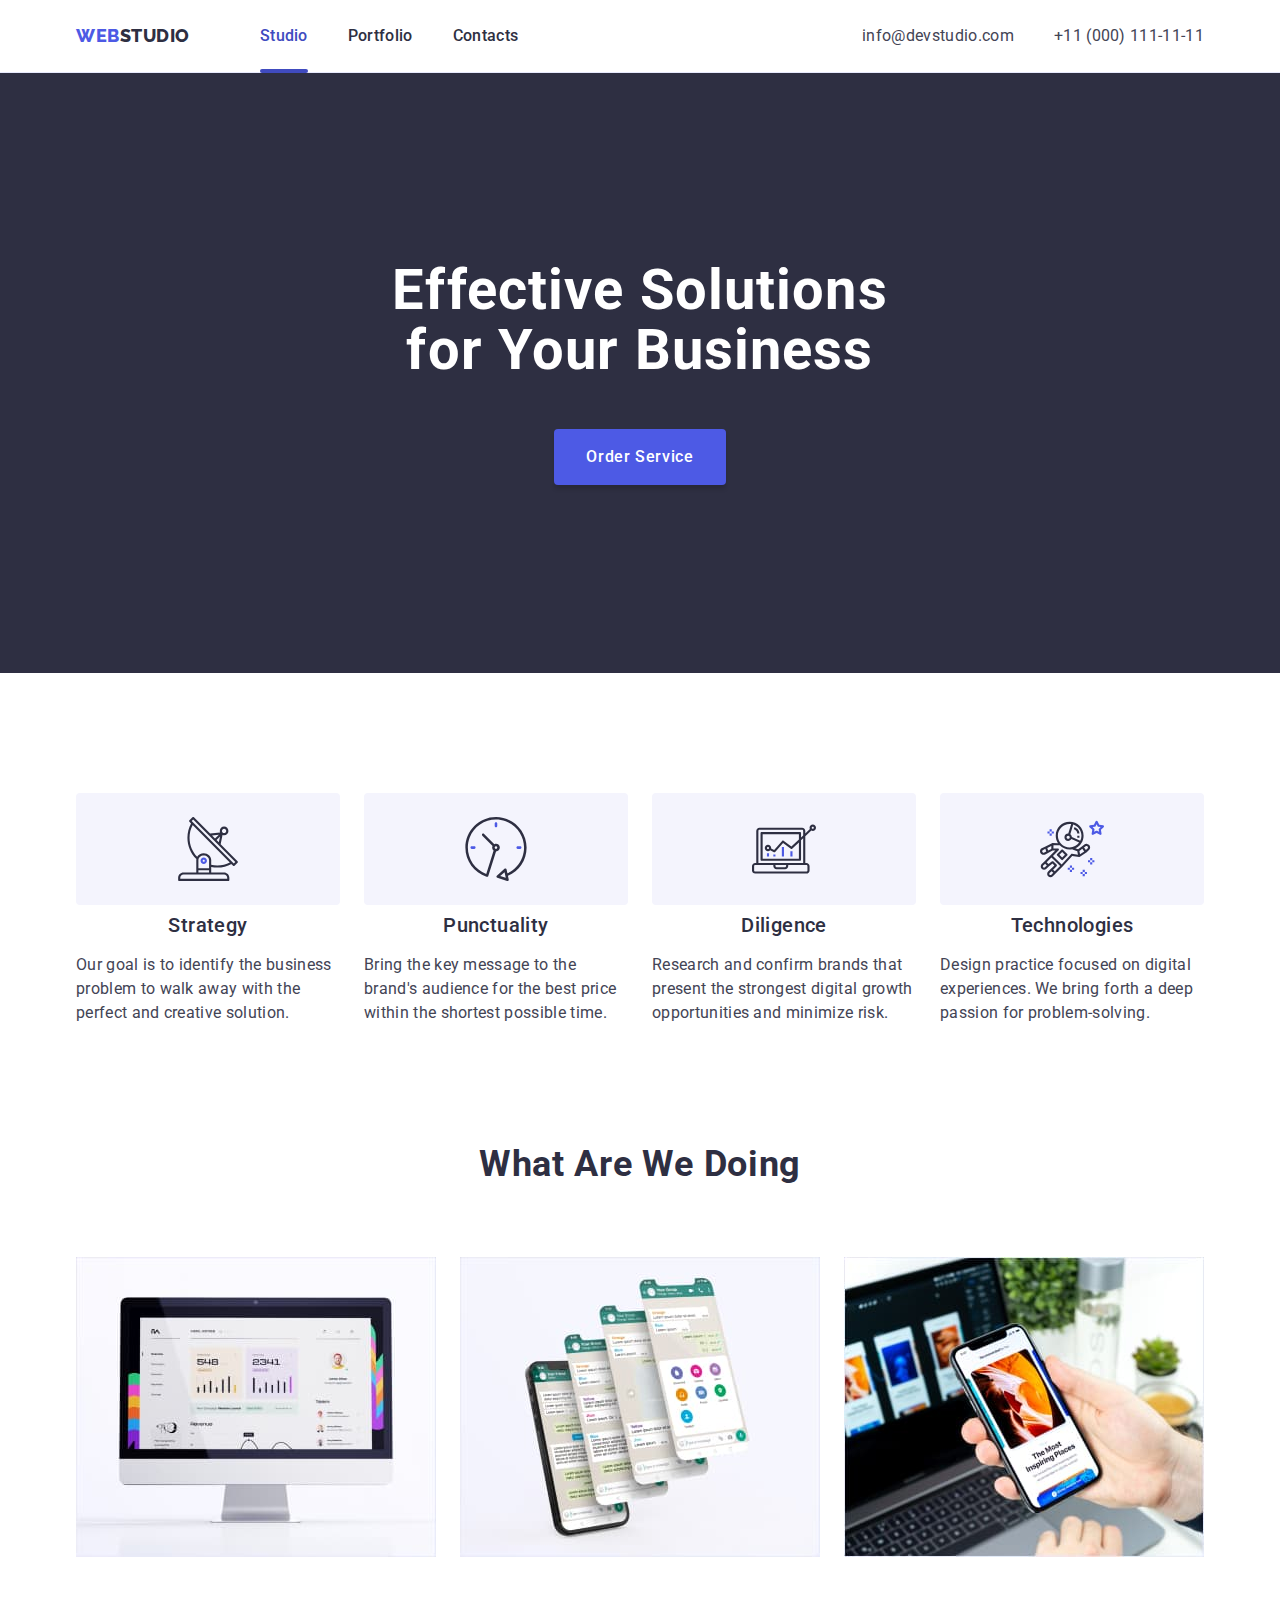
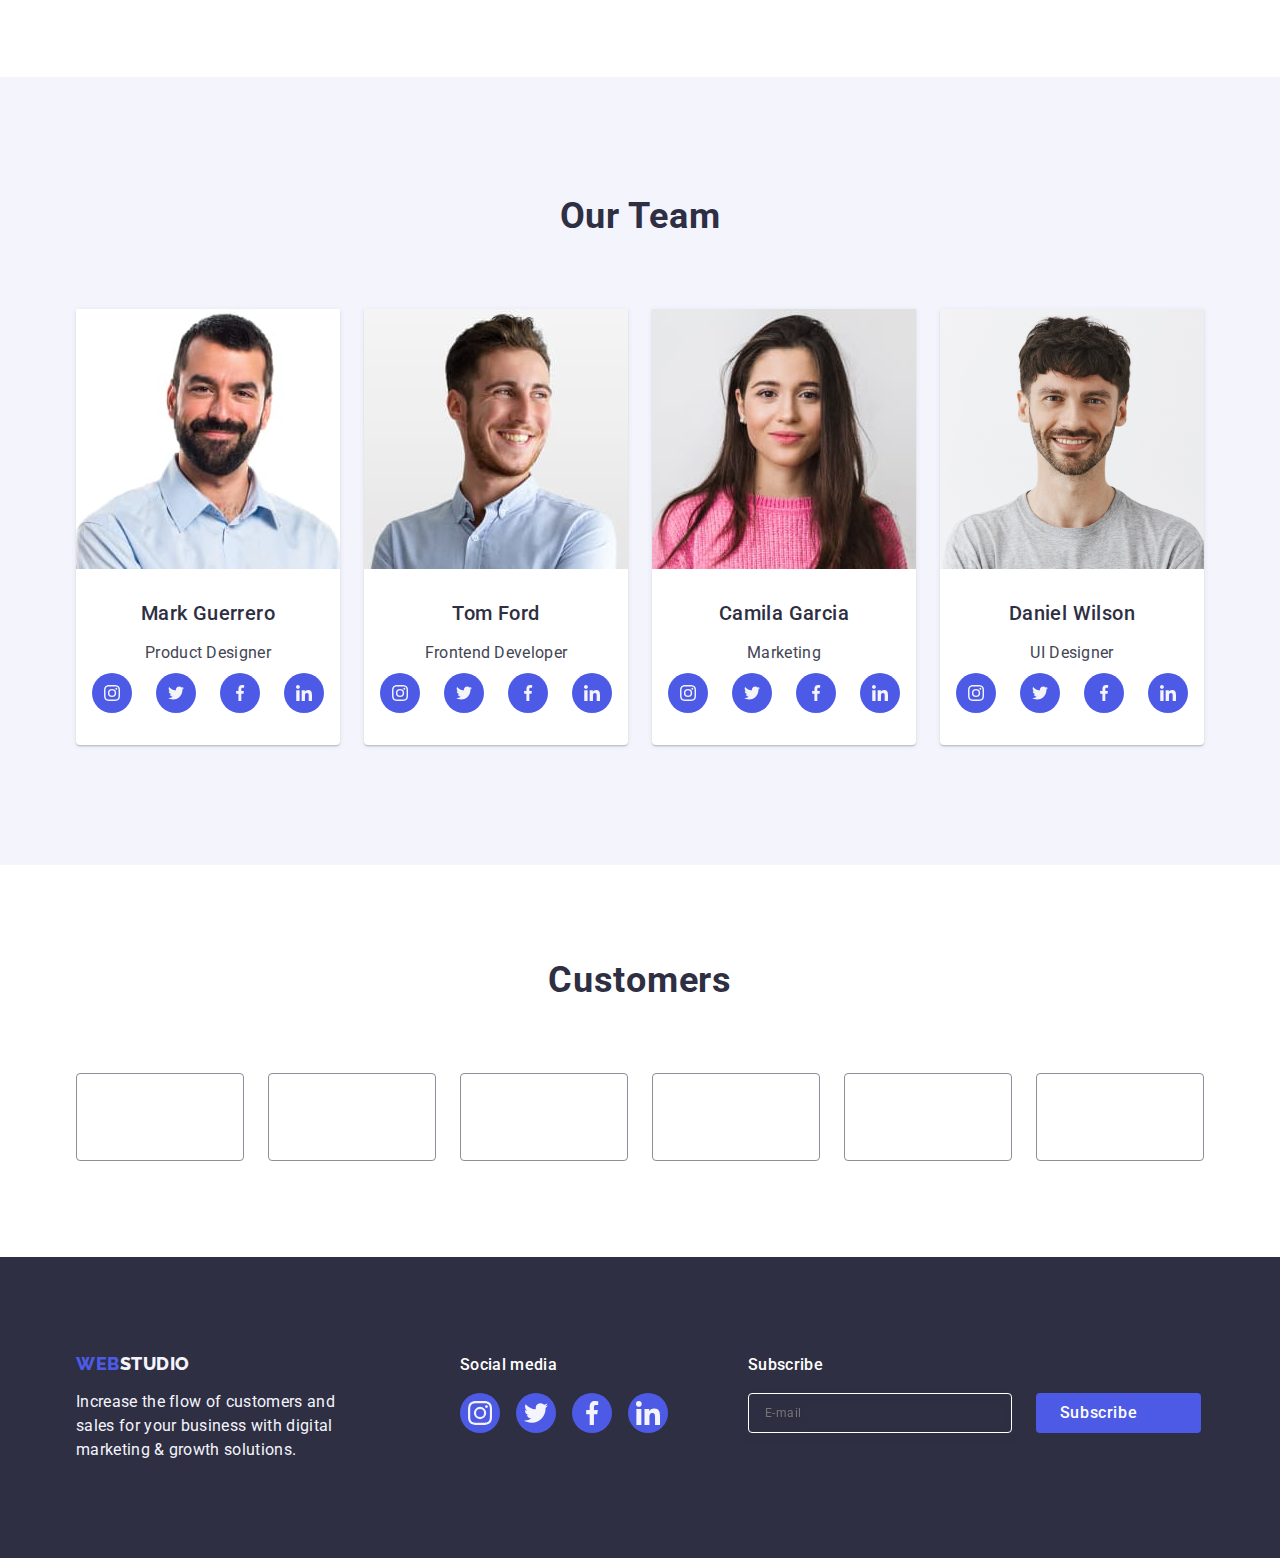
==== index.html @ cc511524 "9990" ====
<!DOCTYPE html>
<html lang="en">
  <head>
    <meta charset="UTF-8" />
    <meta http-equiv="X-UA-Compatible" content="IE=edge" />
    <meta name="viewport" content="width=device-width, initial-scale=1.0" />
    <title>Document</title>
    <link rel="preconnect" href="https://fonts.googleapis.com" />
    <link rel="preconnect" href="https://fonts.gstatic.com" crossorigin />
    <link
      href="https://fonts.googleapis.com/css2?family=Raleway:wght@800&family=Roboto:wght@400;500;700;900&display=swap"
      rel="stylesheet"
    />
    <link
      rel="stylesheet"
      href="https://cdnjs.cloudflare.com/ajax/libs/modern-normalize/1.1.0/modern-normalize.min.css"
    />
    <link rel="stylesheet" href="./css/styles.css" />
  </head>

  <body>
    <header class="header-box">
      <div class="header-container container">
        <nav class="navigation-header">
          <a class="header-logo link" href="./index.html"
            >Web<span class="logo-studio">Studio</span></a
          >
          <ul class="header-list list">
            <li>
              <a
                class="navigation-btn link navigation-btn-active"
                href="./index.html"
                >Studio</a
              >
            </li>
            <li>
              <a class="navigation-btn link" href="./portfolio.html"
                >Portfolio</a
              >
            </li>
            <li><a class="navigation-btn link" href="">Contacts</a></li>
          </ul>
        </nav>
        <button
          class="mobile-menu-open-btn js-open-menu"
          type="button"
          aria-expanded="false"
        >
          <svg class="open-menu" width="32px" height="22">
            <use href="./images/icons.svg#icon-menu-open"></use>
          </svg>
        </button>
        <address class="adress">
          <ul class="contact list">
            <li class="contact-email">
              <a class="header-contact link" href="mailto:info@devstudio.com">
                info@devstudio.com
              </a>
            </li>
            <li class="contact-tel">
              <a class="header-contact link" href="tel:+110001111111">
                +11 (000) 111-11-11
              </a>
            </li>
          </ul>
        </address>
      </div>
      <div class="mobile-menu js-menu-container">
        <button type="button" class="modal-close-btn js-close-menu">
          <svg class="modal-close-icon" width="8" height="8">
            <use href="./images/icons.svg#icon-close-black"></use>
          </svg>
        </button>
        <ul class="navigation-mobile-list list">
          <li class="navigation-mobile-list-item">
            <a class="navigation-btn-mobile link" href="./index.html">Studio</a>
          </li>
          <li class="navigation-mobile-list-item">
            <a class="navigation-btn-mobile link" href="./portfolio.html"
              >Portfolio</a
            >
          </li>
          <li class="navigation-mobile-list-item">
            <a class="navigation-btn-mobile link" href="">Contacts</a>
          </li>
        </ul>
        <div>
          <ul class="contact-mobile list">
            <li class="tel-item-mobile">
              <a class="tel-mobile link" href="tel:+110001111111">
                +11 (000) 111-11-11
              </a>
            </li>
            <li class="email-item-mobile">
              <a class="email-mobile link" href="mailto:info@devstudio.com">
                info@devstudio.com
              </a>
            </li>
          </ul>
          <ul class="social-mobile list">
            <li class="social-mobile-item">
              <a href="" class="social-mobile-link">
                <svg class="social-mobile-icon" width="24" height="24">
                  <use href="./images/icons.svg#icon-instagram"></use>
                </svg>
              </a>
            </li>
            <li class="social-mobile-item">
              <a href="" class="social-mobile-link">
                <svg class="social-mobile-icon" width="24" height="24">
                  <use href="./images/icons.svg#icon-twitter"></use>
                </svg>
              </a>
            </li>
            <li class="social-mobile-item">
              <a href="" class="social-mobile-link">
                <svg class="social-mobile-icon" width="24" height="24">
                  <use href="./images/icons.svg#icon-facebook"></use>
                </svg>
              </a>
            </li>
            <li class="social-mobile-item">
              <a href="" class="social-mobile-link">
                <svg class="social-mobile-icon" width="24" height="24">
                  <use href="./images/icons.svg#icon-linkedin"></use>
                </svg>
              </a>
            </li>
          </ul>
        </div>
      </div>
    </header>

    <main>
      <section class="hero-main-index">
        <div class="container">
          <h1 class="hero-h">Effective Solutions for Your Business</h1>
          <button class="hero-btn" type="button" data-modal-open>
            Order Service
          </button>
        </div>
      </section>

      <section class="section-second">
        <div class="container">
          <h2 class="visibility-hidden">non text</h2>
          <ul class="top-items list">
            <li class="section-second-text">
              <div class="second-section-ikons">
                <svg class="" width="64" height="64">
                  <use href="./images/symbol-defs.svg#icon-img-top-text1"></use>
                </svg>
              </div>
              <h3 class="first-heading">Strategy</h3>
              <p class="hero-p">
                Our goal is to identify the business problem to walk away with
                the perfect and creative solution.
              </p>
            </li>
            <li class="section-second-text">
              <div class="second-section-ikons">
                <svg class="" width="64" height="64">
                  <use href="./images/symbol-defs.svg#icon-img-top-text2"></use>
                </svg>
              </div>
              <h3 class="first-heading">Punctuality</h3>
              <p class="hero-p">
                Bring the key message to the brand's audience for the best price
                within the shortest possible time.
              </p>
            </li>
            <li class="section-second-text">
              <div class="second-section-ikons">
                <svg class="" width="64" height="64">
                  <use href="./images/symbol-defs.svg#icon-img-top-text3"></use>
                </svg>
              </div>
              <h3 class="first-heading">Diligence</h3>
              <p class="hero-p">
                Research and confirm brands that present the strongest digital
                growth opportunities and minimize risk.
              </p>
            </li>
            <li class="section-second-text">
              <div class="second-section-ikons">
                <svg class="" width="64" height="64">
                  <use href="./images/symbol-defs.svg#icon-img-top-text4"></use>
                </svg>
              </div>
              <h3 class="first-heading">Technologies</h3>
              <p class="hero-p">
                Design practice focused on digital experiences. We bring forth a
                deep passion for problem-solving.
              </p>
            </li>
          </ul>
        </div>
      </section>

      <section class="sectiom-third">
        <div class="container">
          <h2 class="hero-heading-third">What are we doing</h2>
          <ul class="section-img list">
            <li class="section-photo">
              <img
                srcset="./images/monitor@2.jpg 2x"
                class="section-second-photo"
                src="./images/monitor.jpg"
                alt="pc"
                width="360"
                height="300"
              />
            </li>
            <li class="section-photo">
              <img
                srcset="./images/tel@2.jpg 2x"
                class="section-second-photo"
                src="./images/tel.jpg"
                alt="phone"
                width="360"
                height="300"
              />
            </li>
            <li class="section-photo">
              <img
                srcset="./images/laptoptel@2.jpg 2x"
                class="section-second-photo"
                src="./images/laptoptel.jpg"
                alt="laptoptel"
                width="360"
                height="300"
              />
            </li>
          </ul>
        </div>
      </section>

      <section class="hero-photo">
        <div class="container">
          <h2 class="hero-heading-fourth">Our Team</h2>
          <ul class="last-section list">
            <li class="hero-finish-text">
              <img
                srcset="./images/team-Card-1@2.jpg 2x"
                class="hero-team-photo"
                src="./images/mark-guerrero.jpg"
                alt="mark guerrero"
                width="264"
                height="260"
              />
              <div class="photo-bottom-txt">
                <h3 class="first-heading">Mark Guerrero</h3>
                <p class="team-low-p">Product Designer</p>

                <ul class="team-soc-list list">
                  <li class="team-soc-item">
                    <a href="" class="team-soc-link">
                      <svg class="team-soc-icon" width="16" height="16">
                        <use href="./images/icons.svg#icon-instagram"></use>
                      </svg>
                    </a>
                  </li>
                  <li class="team-soc-item">
                    <a href="" class="team-soc-link">
                      <svg class="team-soc-icon" width="16" height="16">
                        <use href="./images/icons.svg#icon-twitter"></use>
                      </svg>
                    </a>
                  </li>
                  <li class="team-soc-item">
                    <a href="" class="team-soc-link">
                      <svg class="team-soc-icon" width="16" height="16">
                        <use href="./images/icons.svg#icon-facebook"></use>
                      </svg>
                    </a>
                  </li>
                  <li class="team-soc-item">
                    <a href="" class="team-soc-link">
                      <svg class="team-soc-icon" width="16" height="16">
                        <use href="./images/icons.svg#icon-linkedin"></use>
                      </svg>
                    </a>
                  </li>
                </ul>
              </div>
            </li>
            <li class="hero-finish-text">
              <img
                srcset="./images/tom-ford@2.jpg 2x"
                class="hero-team-photo"
                src="./images/tom-ford.jpg"
                alt="ton ford"
                width="264"
                height="260"
              />
              <div class="photo-bottom-txt">
                <h3 class="first-heading">Tom Ford</h3>
                <p class="team-low-p">Frontend Developer</p>
                <ul class="team-soc-list list">
                  <li class="team-soc-item">
                    <a href="" class="team-soc-link">
                      <svg class="team-soc-icon" width="16" height="16">
                        <use href="./images/icons.svg#icon-instagram"></use>
                      </svg>
                    </a>
                  </li>
                  <li class="team-soc-item">
                    <a href="" class="team-soc-link">
                      <svg class="team-soc-icon" width="16" height="16">
                        <use href="./images/icons.svg#icon-twitter"></use>
                      </svg>
                    </a>
                  </li>
                  <li class="team-soc-item">
                    <a href="" class="team-soc-link">
                      <svg class="team-soc-icon" width="16" height="16">
                        <use href="./images/icons.svg#icon-facebook"></use>
                      </svg>
                    </a>
                  </li>
                  <li class="team-soc-item">
                    <a href="" class="team-soc-link">
                      <svg class="team-soc-icon" width="16" height="16">
                        <use href="./images/icons.svg#icon-linkedin"></use>
                      </svg>
                    </a>
                  </li>
                </ul>
              </div>
            </li>
            <li class="hero-finish-text">
              <img
                srcset="./images/camila-garcia@2.jpg 2x"
                class="hero-team-photo"
                src="./images/camila-garcia.jpg"
                alt="camila garcia"
                width="264"
                height="260"
              />
              <div class="photo-bottom-txt">
                <h3 class="first-heading">Camila Garcia</h3>
                <p class="team-low-p">Marketing</p>
                <ul class="team-soc-list list">
                  <li class="team-soc-item">
                    <a href="" class="team-soc-link">
                      <svg class="team-soc-icon" width="16" height="16">
                        <use href="./images/icons.svg#icon-instagram"></use>
                      </svg>
                    </a>
                  </li>
                  <li class="team-soc-item">
                    <a href="" class="team-soc-link">
                      <svg class="team-soc-icon" width="16" height="16">
                        <use href="./images/icons.svg#icon-twitter"></use>
                      </svg>
                    </a>
                  </li>
                  <li class="team-soc-item">
                    <a href="" class="team-soc-link">
                      <svg class="team-soc-icon" width="16" height="16">
                        <use href="./images/icons.svg#icon-facebook"></use>
                      </svg>
                    </a>
                  </li>
                  <li class="team-soc-item">
                    <a href="" class="team-soc-link">
                      <svg class="team-soc-icon" width="16" height="16">
                        <use href="./images/icons.svg#icon-linkedin"></use>
                      </svg>
                    </a>
                  </li>
                </ul>
              </div>
            </li>
            <li class="hero-finish-text">
              <img
                srcset="./images/daniel-wilson@2.jpg 2x"
                class="hero-team-photo"
                src="./images/daniel-wilson.jpg"
                alt="daniel wilson"
                width="264"
                height="260"
              />
              <div class="photo-bottom-txt">
                <h3 class="first-heading">Daniel Wilson</h3>
                <p class="team-low-p">UI Designer</p>
                <ul class="team-soc-list list">
                  <li class="team-soc-item">
                    <a href="" class="team-soc-link">
                      <svg class="team-soc-icon" width="16" height="16">
                        <use href="./images/icons.svg#icon-instagram"></use>
                      </svg>
                    </a>
                  </li>
                  <li class="team-soc-item">
                    <a href="" class="team-soc-link">
                      <svg class="team-soc-icon" width="16" height="16">
                        <use href="./images/icons.svg#icon-twitter"></use>
                      </svg>
                    </a>
                  </li>
                  <li class="team-soc-item">
                    <a href="" class="team-soc-link">
                      <svg class="team-soc-icon" width="16" height="16">
                        <use href="./images/icons.svg#icon-facebook"></use>
                      </svg>
                    </a>
                  </li>
                  <li class="team-soc-item">
                    <a href="" class="team-soc-link">
                      <svg class="team-soc-icon" width="16" height="16">
                        <use href="./images/icons.svg#icon-linkedin"></use>
                      </svg>
                    </a>
                  </li>
                </ul>
              </div>
            </li>
          </ul>
        </div>
      </section>

      <section class="customers">
        <div class="container">
          <h2 class="hero-heading-fourth">Customers</h2>
          <ul class="customers-list list">
            <li class="customers-item">
              <a class="customers-link" href="">
                <svg class="customers-svg" width="104" height="56">
                  <use href="./images/icons.svg#icon-logo-1"></use>
                </svg>
              </a>
            </li>
            <li class="customers-item">
              <a class="customers-link" href="">
                <svg class="customers-svg" width="104" height="56">
                  <use href="./images/icons.svg#icon-logo-2"></use>
                </svg>
              </a>
            </li>
            <li class="customers-item">
              <a class="customers-link" href="">
                <svg class="customers-svg" width="104" height="56">
                  <use href="./images/icons.svg#icon-logo-3"></use>
                </svg>
              </a>
            </li>
            <li class="customers-item">
              <a class="customers-link" href="">
                <svg class="customers-svg" width="104" height="56">
                  <use href="./images/icons.svg#icon-logo-4"></use>
                </svg>
              </a>
            </li>
            <li class="customers-item">
              <a class="customers-link" href="">
                <svg class="customers-svg" width="104" height="56">
                  <use href="./images/icons.svg#icon-logo-5"></use>
                </svg>
              </a>
            </li>
            <li class="customers-item">
              <a class="customers-link" href="">
                <svg class="customers-svg" width="104" height="56">
                  <use href="./images/icons.svg#icon-logo-6"></use>
                </svg>
              </a>
            </li>
          </ul>
        </div>
      </section>
    </main>

    <footer class="foot">
      <div class="footer-container container">
        <div class="foot-txt">
          <a href="./index.html" class="footer-link link"
            >Web<span class="logo-studio-foot">Studio</span></a
          >
          <p class="footer-bottom-txt">
            Increase the flow of customers and sales for your business with
            digital marketing & growth solutions.
          </p>
        </div>
        <div class="soc-link">
          <p class="footer-p">Social media</p>
          <ul class="foot-soc-list list">
            <li class="team-soc-item">
              <a href="" class="team-soc-link-foot">
                <svg class="foot-soc-icon" width="24" height="24">
                  <use href="./images/icons.svg#icon-instagram"></use>
                </svg>
              </a>
            </li>
            <li class="team-soc-item">
              <a href="" class="team-soc-link-foot">
                <svg class="foot-soc-icon" width="24" height="24">
                  <use href="./images/icons.svg#icon-twitter"></use>
                </svg>
              </a>
            </li>
            <li class="team-soc-item">
              <a href="" class="team-soc-link-foot">
                <svg class="foot-soc-icon" width="24" height="24">
                  <use href="./images/icons.svg#icon-facebook"></use>
                </svg>
              </a>
            </li>
            <li class="team-soc-item">
              <a href="" class="team-soc-link-foot">
                <svg class="foot-soc-icon" width="24" height="24">
                  <use href="./images/icons.svg#icon-linkedin"></use>
                </svg>
              </a>
            </li>
          </ul>
        </div>

        <div class="subscribe-container">
          <p class="subscribe-p">Subscribe</p>
          <form class="subscribe-form">
            <label class="subscribe-label">
              <input
                class="subscribe-input"
                type="email"
                name="email"
                id="email"
                placeholder="E-mail"
              />
            </label>
            <button type="submit" class="subscribe-btn">
              Subscribe
              <svg class="subscribe-icon" width="24" height="24">
                <use href="./images/icons.svg#icon-plane"></use>
              </svg>
            </button>
          </form>
        </div>
      </div>
    </footer>

    <div class="backdrop is-hidden" data-modal>
      <div class="modal">
        <button type="button" class="modal-close-btn" data-modal-close>
          <svg class="modal-close-icon" width="8" height="8">
            <use href="./images/icons.svg#icon-close-black"></use>
          </svg>
        </button>
        <p class="modal-title">Leave your contacts and we will call you back</p>
        <form>
          <div class="modal-field">
            <label class="input-text" for="user-name"> Name </label>
            <div class="input-wrap">
              <input
                class="modal-input"
                name="user-name"
                id="user-name"
                type="text"
              />
              <svg class="modal-icon" width="18" height="24">
                <use href="./images/icons.svg#icon-name"></use>
              </svg>
            </div>
          </div>

          <div class="modal-field">
            <label class="input-text" for="user-tel"> Phone </label>
            <div class="input-wrap">
              <input
                class="modal-input"
                name="user-tel"
                id="user-tel"
                type="tel"
              />
              <svg class="modal-icon" width="18" height="24">
                <use href="./images/icons.svg#icon-phone"></use>
              </svg>
            </div>
          </div>

          <div class="modal-field">
            <label class="input-text" for="user-email"> Email </label>
            <div class="input-wrap">
              <input
                class="modal-input"
                type="email"
                name="user-email"
                id="user-email"
              />
              <svg class="modal-icon" width="18" height="24">
                <use href="./images/icons.svg#icon-email"></use>
              </svg>
            </div>
          </div>

          <div class="modal-field-textarea">
            <label class="input-text" for="user-comment"> Comment </label>
            <textarea
              class="modal-textarea"
              id="user-comment"
              name="user-comment"
              placeholder="Text input"
            ></textarea>
          </div>
          <div class="modal-checkbox">
            <input
              class="visually-hidden"
              type="checkbox"
              value="true"
              name="user-privacy"
              id="user-privacy"
              required
            />
            <label class="check-text" for="user-privacy">
              <span class="check-label">
                <svg class="check-icon" width="10" height="8">
                  <use
                    class="checkbox-icon"
                    href="./images/icons.svg#icon-vector"
                  ></use>
                </svg>
              </span>
              I accept the terms and conditions of the

              <a class="modal-privacy" href="">Privacy Policy</a>
            </label>
          </div>
          <button class="modal-btn" type="submit">Send</button>
        </form>
      </div>
    </div>

    <script src="./js/mobile-menu.js"></script>
    <script src="./js/modal.js"></script>
  </body>
</html>
---- css/styles.css ----
p,
h1,
h2,
h3,
h4,
h5,
h6 {
  margin: 0;
}

ul, ol {
  margin-top: 0;
  margin-bottom: 0;
  padding-left: 0;
}

img {
  display: block;
}
button {
  cursor: pointer;
  border: none;
  border-radius: 4px;
}

.link {
  text-decoration: none;
}

.list {
  list-style: none;
}

:root {
  --main-color: #434455;
  --second-footer-color: #f4f4fd;
  --second-link-color: #404bbf;
  --body-background-color: #ffffff;
  --logo-color: #4d5ae5;
  --background-main: #2e2f42;
  --color-text: #2e2f42;
  --customers-color: #8e8f99;
  --bg-gradient: linear-gradient(rgba(46, 47, 66, 0.7), rgba(46, 47, 66, 0.7));
  --main-font: 'Roboto', sans-serif;
  --second-font: 'Raleway', sans-serif;
}

.container {
  width: 100%;
  padding: 0 16px;
  margin-right: auto;
  margin-left: auto;
}

body {
  font-family: var(--main-font);
  color: var(--main-color);
  background-color: var(--body-background-color);
}



@media screen and (min-width: 428px) {
  .container {
    width: 428px;
  }
}

@media screen and (min-width: 768px) {
  .container {
    width: 768px;
  }
}

@media screen and (min-width: 1158px) {
  .container {
    width: 1158px;
    padding-left: 15px;
    padding-right: 15px;
  }
}

/* ---HEADER--- */

.header-box {
  border-bottom: 1px solid #e7e9fc;
  box-shadow: 0px 2px 1px rgba(46, 47, 66, 0.08),
    0px 1px 1px rgba(46, 47, 66, 0.16), 0px 1px 6px rgba(46, 47, 66, 0.08);
}

.header-container {
  display: flex;
  justify-content: space-between;
  align-items: center;
}

.header-logo {
  font-family: var(--second-font);
  color: var(--logo-color);
  font-weight: 800;
  font-size: 18px;
  line-height: 1.17;
  letter-spacing: 0.03em;
  text-transform: uppercase;
}

.logo-studio {
  color: var(--background-main);
}

.modal-close-btn {
  position: absolute;
  display: flex;
  align-items: center;
  justify-content: center;
  width: 24px;
  height: 24px;
  border: 1px solid rgba(0, 0, 0, 0.1);
  background-color: #e7e9fc;
  border-radius: 50%;
  padding: 0;
  top: 24px;
  right: 24px;
  cursor: pointer;
  transition: background-color 250ms cubic-bezier(0.4, 0, 0.2, 1),
    border 250ms cubic-bezier(0.4, 0, 0.2, 1);
}

@media screen and (max-width: 768px) {
  .header-box {
    padding: 24px 0;
  }

  .navigation,
  .adress {
    display: none;
  }

  .mobile-menu {
    position: fixed;
    width: 100%;
    height: 100%;
    left: 0;
    top: 0;
    padding-left: 40px;
    background-color: var(--body-background-color);
    opacity: 0;
    visibility: hidden;
    pointer-events: none;
    display: flex;
    flex-direction: column;
    justify-content: space-between;
  }

  .mobile-menu.is-open {
    opacity: 1;
    visibility: visible;
    pointer-events: auto;
  }

  .mobile-menu-open-btn {
    border: none;
    background-color: transparent;
    padding: 0;
    line-height: 0;
    width: 32px;
    height: 22px;
    cursor: pointer;
  }

  .navigation-mobile-list {
    margin-top: 80px;
  }

  .navigation-btn-mobile {
    font-weight: 700;
    font-size: 36px;
    line-height: 1.11;
    letter-spacing: 0.02em;
    text-transform: capitalize;
    color: var(--background-main);
  }

  .navigation-btn-mobile:hover,
  .navigation-btn-mobile:focus {
    color: var(--second-link-color);
  }

  .navigation-mobile-list-item:nth-child(-n + 2) {
    margin-bottom: 40px;
  }

  .tel-item-mobile {
    margin-bottom: 40px;
  }

  .tel-mobile {
    font-weight: 700;
    font-size: 36px;
    line-height: 1.11;
    letter-spacing: 0.02em;
    text-transform: capitalize;
    color: var(--logo-color);
  }

  .email-item-mobile {
    padding-bottom: 48px;
  }

  .email-mobile {
    font-weight: 500;
    font-size: 20px;
    line-height: 1.2;
    letter-spacing: 0.02em;
    color: var(--main-color);
  }

  .social-mobile {
    display: flex;
    gap: 54px;
    margin-bottom: 40px;
  }

  .social-mobile-item {
    width: 40px;
    height: 40px;
  }

  .social-mobile-link {
    background-color: var(--logo-color);
    border-radius: 50%;
    justify-content: center;
    align-items: center;
    display: flex;
    width: 100%;
    height: 100%;
    transition: background-color 250ms cubic-bezier(0.4, 0, 0.2, 1);
  }

  .social-mobile-icon {
    fill: var(--second-footer-color);
  }
}

@media screen and (min-width: 768px) {
  .header-box {
    padding: 16px 0;
  }

  .navigation-header {
    display: flex;
    align-items: center;
    gap: 70px;
  }

  .header-list {
    display: flex;
    gap: 40px;
  }

  .navigation-btn {
    font-weight: 500;
    font-size: 16px;
    line-height: 1.5;
    letter-spacing: 0.02em;
    color: var(--background-main);
    padding: 24px 0;
    position: relative;
    transition: color 250ms cubic-bezier(0.4, 0, 0.2, 1);
  }

  .navigation-btn:hover,
  .navigation-btn:focus {
    color: var(--second-link-color);
  }

  .navigation-btn-active {
    color: var(--second-link-color);
  }

  .navigation-btn-active::after {
    display: block;
    content: '';
    width: 100%;
    height: 4px;
    background-color: var(--second-link-color);
    border-radius: 2px;
    position: absolute;
    left: 0;
    bottom: 0;
    color: var(--second-link-color);
    bottom: -4px;
  }

  .mobile-menu-open-btn,
  .mobile-menu {
    display: none;
  }

  .header-contact {
    font-style: normal;
    font-size: 12px;
    line-height: 1.17;
    letter-spacing: 0.04em;
    color: var(--main-font);
    transition: color 250ms cubic-bezier(0.4, 0, 0.2, 1);
  }

  .email-tel:hover,
  .email-tel:focus {
    color: var(--second-link-color);
  }
}

@media screen and (min-width: 1158px) {
  .contact {
    display: flex;
    gap: 40px;
  }

  .header-contact {
    font-size: 16px;
    line-height: 24px;
    letter-spacing: 0.02em;
  }

  .header-box {
    padding: 24px 0;
  }
}

/* ---MAIN--- */

.hero-main-index {
  background-color: var(--background-main);
  background-repeat: no-repeat;
  background-position: center;
  background-size: cover;
  margin-right: auto;
  margin-left: auto;
}

.hero-h {
  font-weight: 700;
  letter-spacing: 0.02em;
  color: var(--body-background-color);
  text-align: center;
  margin-right: auto;
  margin-left: auto;
}

.hero-btn {
  display: block;
  font-weight: 500;
  font-size: 16px;
  line-height: 1.5;
  letter-spacing: 0.04em;
  color: var(--body-background-color);
  background-color: var(--logo-color);
  font-family: var(--main-font);
  cursor: pointer;
  padding: 16px 32px;
  border-radius: 4px;
  box-shadow: 0px 4px 4px rgba(0, 0, 0, 0.15);
  border: none;
  height: 56px;
  min-width: 169px;
  margin-right: auto;
  margin-left: auto;
  transition: background-color 250ms cubic-bezier(0.4, 0, 0.2, 1);
}

.hero-btn:hover,
.hero-btn:focus {
  background-color: var(--second-link-color);
}

@media screen and (max-width: 768px) {
  .hero-main-index {
    background-image: linear-gradient(
        rgba(46, 47, 66, 0.7),
        rgba(46, 47, 66, 0.7)
      ),
      url(../images/people-office-mobile.jpg);
    padding: 112px 0;
  }

  .hero-h {
    font-size: 36px;
    line-height: 1.11;
    text-transform: capitalize;
    max-width: 320px;
    margin-bottom: 72px;
  }
}

@media screen and (min-device-pixel-ratio: 2) and (max-width: 768px),
  screen and (min-resolution: 192dpi) and (max-width: 768px),
  screen and (min-resolution: 2dppx) and (max-width: 768px) {
  .hero-main-index {
    background-image: linear-gradient(
        rgba(46, 47, 66, 0.7),
        rgba(46, 47, 66, 0.7)
      ),
      url(../images/people-office-mobile@2x.jpg);
  }
}

@media screen and (min-width: 768px) {
  .hero-main-index {
    background-image: linear-gradient(
        rgba(46, 47, 66, 0.7),
        rgba(46, 47, 66, 0.7)
      ),
      url(../images/people-office-tablet.jpg);
    padding: 112px 0;
  }

  .hero-h {
    font-size: 56px;
    line-height: 1.07;
    max-width: 496px;
    margin-bottom: 36px;
  }
}

@media screen and (min-device-pixel-ratio: 2) and (min-width: 768px),
  screen and (min-resolution: 192dpi) and (min-width: 768px),
  screen and (min-resolution: 2dppx) and (min-width: 768px) {
  .hero-main-index {
    background-image: linear-gradient(
        rgba(46, 47, 66, 0.7),
        rgba(46, 47, 66, 0.7)
      ),
      url(../images/people-office-tablet@2x.jpg);
  }
}

@media screen and (min-width: 1158px) {
  .hero-main-index {
    background-image: linear-gradient(
        rgba(46, 47, 66, 0.7),
        rgba(46, 47, 66, 0.7)
      ),
      url(../images/people-office-pc.jpg);
    max-width: 1440px;
    padding: 188px 0;
  }

  .hero-h {
    margin-bottom: 48px;
  }
}

@media screen and (min-device-pixel-ratio: 2) and (min-width: 1158px),
  screen and (min-resolution: 192dpi) and (min-width: 1158px),
  screen and (min-resolution: 2dppx) and (min-width: 1158px) {
  .hero-main-index {
    background-image: linear-gradient(
        rgba(46, 47, 66, 0.7),
        rgba(46, 47, 66, 0.7)
      ),
      url(../images/people-office-pc@2x.jpg);
  }
}

.visibility-hidden {
  position: absolute;
  width: 1px;
  height: 1px;
  margin: -1px;
  border: 0;
  padding: 0;

  white-space: nowrap;
  clip-path: inset(100);
  clip: rect(0 0 0 0);
  overflow: hidden;
}

@media screen and (max-width: 768px) {
  .section-second {
    padding: 96px 0;
  }

  .first-heading {
    font-weight: 700;
    font-size: 36px;
    line-height: 1.11;
    text-align: center;
    letter-spacing: 0.02em;
    text-transform: capitalize;
    color: var(--background-main);
    padding-bottom: 8px;
  }

  .section-second:nth-child(-n + 3) {
    margin-bottom: 72px;
  }

  .second-section-ikons {
    display: none;
  }

  .hero-p {
    font-weight: 500;
    font-size: 16px;
    line-height: 1.5;
    letter-spacing: 0.02em;
    color: var(--main-color);
  }
}

@media screen and (min-width: 768px) {
  .section-second {
    padding: 96px 0;
  }

  .top-items {
    display: flex;
    flex-wrap: wrap;
    gap: 24px;
    row-gap: 72px;
  }

  .section-second-text {
    width: calc((100% - 24px) / 2);
  }

  .second-section-ikons {
    display: none;
  }

  .first-heading {
    font-weight: 700;
    font-size: 36px;
    line-height: 1.11;
    letter-spacing: 0.02em;
    text-transform: capitalize;
    color: var(--background-main);
    padding-bottom: 8px;
  }

  .hero-p {
    font-weight: 500;
    font-size: 16px;
    line-height: 1.5;
    letter-spacing: 0.02em;
    color: var(--main-color);
  }
}

@media screen and (min-width: 1158px) {
  .section-second {
    padding: 120px 0;
  }

  .top-items {
    flex-wrap: nowrap;
  }

  .second-section-ikons {
    background-color: var(--second-footer-color);
    display: flex;
    justify-content: center;
    align-items: center;
    height: 112px;
    border-radius: 4px;
    margin-bottom: 8px;
  }

  .first-heading {
    font-weight: 500;
    font-size: 20px;
    line-height: 1.2;
    text-align: left;
  }

  .hero-p {
    font-weight: 400;
    font-size: 16px;
    line-height: 1.5;
    letter-spacing: 0.02em;
    color: var(--main-color);
  }
}

@media screen and (max-width: 1158px) {
  .sectiom-third {
    display: none;
  }
}

@media screen and (min-width: 1158px) {
  .sectiom-third {
    padding-bottom: 120px;
  }

  .hero-heading-third {
    font-weight: 700;
    font-size: 36px;
    line-height: 1.11;
    text-align: center;
    letter-spacing: 0.02em;
    color: var(--background-main);
    text-transform: capitalize;
    margin-left: auto;
    margin-right: auto;
    margin-bottom: 72px;
  }

  .section-img {
    display: flex;
    gap: 24px;
  }

  .section-photo {
    width: calc((100% - 48px) / 3);
  }

  .section-second-photo {
    background-color: var(--body-background-color);
  }
}

.hero-photo {
  background-color: var(--second-footer-color);
}

.hero-heading-fourth {
  font-weight: 700;
  font-size: 36px;
  line-height: 1.11;
  text-align: center;
  letter-spacing: 0.02em;
  text-transform: capitalize;
  color: var(--background-main);
  margin-bottom: 72px;
}

.last-section {
  display: flex;
  align-items: center;
}

.hero-finish-text {
  background-color: var(--body-background-color);
  border-radius: 0px 0px 4px 4px;
  box-shadow: 0px 1px 6px rgba(46, 47, 66, 0.08),
    0px 1px 1px rgba(46, 47, 66, 0.16), 0px 2px 1px rgba(46, 47, 66, 0.08);
}

.hero-team-photo {
  margin-bottom: 32px;
}

.first-heading {
  margin-bottom: 8px;
  font-weight: 500;
  font-size: 20px;
  line-height: 1.2;
  text-align: center;
  letter-spacing: 0.02em;
  color: var(--background-main);
}

.team-low-p {
  margin-bottom: 8px;
  font-weight: 400;
  font-size: 16px;
  line-height: 1.5;
  text-align: center;
  letter-spacing: 0.02em;
  color: var(--main-color);
}

.team-soc-list {
  display: flex;
  gap: 24px;
  justify-content: center;
  margin-bottom: 32px;
}

.team-soc-item {
  width: 40px;
  height: 40px;
}

.team-soc-link {
  background-color: var(--logo-color);
  border-radius: 50%;
  justify-content: center;
  align-items: center;
  display: flex;
  width: 100%;
  height: 100%;
  transition: background-color 250ms cubic-bezier(0.4, 0, 0.2, 1);
}

.team-soc-link:hover,
.team-soc-link:focus {
  background-color: var(--second-link-color);
}

.team-soc-icon {
  fill: var(--second-footer-color);
}

@media screen and (max-width: 768px) {
  .hero-photo {
    padding: 96px 0;
  }

  .last-section {
    flex-direction: column;
  }

  .hero-finish-text:nth-child(-n + 3) {
    margin-bottom: 72px;
  }
}

@media screen and (min-width: 768px) {
  .hero-photo {
    padding: 96px 0;
  }

  .last-section {
    justify-content: center;
    flex-wrap: wrap;
    margin-right: auto;
    margin-left: auto;
    gap: 64px 24px;
  }
}

@media screen and (min-width: 1158px) {
  .hero-photo {
    padding: 120px 0;
  }

  .hero-finish-text {
    width: calc((100% - 72px) / 4);
  }
}

/* ---CUSTOMERS---*/

.customers {
  padding: 96px 0;
}

.hero-heading-fourth {
  font-weight: 700;
  font-size: 36px;
  line-height: 1.11;
  text-align: center;
  letter-spacing: 0.02em;
  text-transform: capitalize;
  margin-bottom: 72px;
}

.customers-list {
  display: flex;
  justify-content: center;
  align-items: center;
  flex-wrap: wrap;
  margin-right: auto;
  margin-left: auto;
}

.customers-item {
  height: 88px;
}

.customers-link {
  height: 100%;
  width: 100%;
  border-radius: 4px;
  display: flex;
  justify-content: center;
  align-items: center;
  color: var(--customers-color);
  border: 1px solid var(--customers-color);
  transition: border-color 250ms cubic-bezier(0.4, 0, 0.2, 1),
    color 250ms cubic-bezier(0.4, 0, 0.2, 1);
}

.customers-link:focus,
.customers-link:hover {
  color: var(--second-link-color);
  border-color: var(--second-link-color);
}

.customers-link  {
  fill: currentColor;
}


@media screen and (max-width: 768px) {
  .customers-list {
    gap: 72px 16px;
  }

  .customers-item {
    width: calc((100% - 16px) / 2);
  }
}

@media screen and (min-width: 768px) {
  .customers-list {
    gap: 24px;
    margin: 0 108px;
  }

  .customers-item {
    width: calc((100% - 48px) / 3);
  }
}

@media screen and (min-width: 1158px) {
  .customers-item {
    width: calc((100% - 120px) / 6);
  }

  .customers-list {
    margin: 0;
  }
}

/* ---FOOTER--- */

.foot {
  padding: 96px 0;
  background-color: var(--background-main);
}

.footer-link {
  font-family: var(--second-font);
  margin-bottom: 16px;
  display: flex;
  color: var(--logo-color);
  font-weight: 800;
  font-size: 18px;
  line-height: 1.17;
  letter-spacing: 0.03em;
  text-transform: uppercase;
}

.logo-studio-foot {
  color: var(--second-footer-color);
}

.footer-bottom-txt {
  font-weight: 400;
  font-size: 16px;
  line-height: 1.5;
  letter-spacing: 0.02em;
  color: var(--second-footer-color);
}

.footer-p {
  font-weight: 500;
  font-size: 16px;
  line-height: 1.5;
  letter-spacing: 0.02em;
  color: var(--body-background-color);
  margin-bottom: 16px;
}

.foot-soc-list {
  justify-content: center;
  gap: 16px;
  display: flex;
}

.team-soc-item {
  width: 40px;
  height: 40px;
}

.team-soc-link-foot {
  background-color: var(--logo-color);
  border-radius: 50%;
  justify-content: center;
  align-items: center;
  display: flex;
  width: 100%;
  height: 100%;
  transition: background-color 250ms cubic-bezier(0.4, 0, 0.2, 1);
}

.team-soc-link-foot:focus,
.team-soc-link-foot:hover {
  background-color: #31d0aa;
}

.foot-soc-icon {
  fill: var(--second-footer-color);
}

.subscribe-p {
  font-weight: 500;
  font-size: 16px;
  line-height: 1.5;
  letter-spacing: 0.02em;
  color: var(--body-background-color);
  margin-bottom: 16px;
}

.subscribe-input {
  font-weight: 400;
  font-size: 12px;
  line-height: 2;
  letter-spacing: 0.04em;
  color: var(--body-background-color);
  border: 1px solid #ffffff;
  filter: drop-shadow(0px 4px 4px rgba(0, 0, 0, 0.15));
  border-radius: 4px;
  background-color: transparent;
  height: 40px;
  padding-left: 16px;
  outline: transparent;
}

.subscribe-btn {
  margin-left: auto;
  margin-right: auto;
  cursor: pointer;
  font-family: var(--main-font);
  font-weight: 500;
  font-size: 16px;
  line-height: 1.5;
  display: flex;
  align-items: center;
  letter-spacing: 0.04em;
  color: var(--body-background-color);
  background-color: var(--logo-color);
  border-radius: 4px;
  min-width: 165px;
  height: 40px;
  justify-content: center;
  border: none;
  transition: background-color 250ms cubic-bezier(0.4, 0, 0.2, 1);
}

.subscribe-btn:hover,
.subscribe-btn:focus {
  background-color: var(--second-link-color);
}

.subscribe-icon {
  margin-left: 16px;
}

@media screen and (max-width: 768px) {
  .footer-link {
    justify-content: center;
  }

  .footer-bottom-txt {
    max-width: 268px;
    margin-right: auto;
    margin-left: auto;
    margin-bottom: 72px;
  }

  .soc-link {
    margin-bottom: 72px;
  }

  .subscribe-p {
    text-align: center;
  }

  .subscribe-input {
    width: 100%;
    margin-bottom: 16px;
  }

  .footer-p {
    text-align: center;
  }
}

@media screen and (min-width: 768px) {
  .footer-container {
    display: flex;
    flex-wrap: wrap;
    margin-right: auto;
    margin-bottom: auto;
  }

  .footer-bottom-txt {
    max-width: 264px;
  }

  .footer-p {
    margin-bottom: 16px;
  }

  .subscribe-container {
    margin-left: 108px;
  }

  .subscribe-form {
    display: flex;
  }

  .foot-txt {
    margin-bottom: 72px;
    margin-right: 24px;
    margin-left: 108px;
  }

  .subscribe-input {
    width: 264px;
  }

  .subscribe-label {
    width: 264px;
    margin-right: 24px;
  }
}

@media screen and (min-width: 1158px) {
  .soc-link {
    margin-right: 80px;
  }

  .foot-txt {
    margin-right: 120px;
    margin-bottom: 0;
    margin-left: 0;
  }

  .subscribe-container {
    margin-left: 0;
  }
}

/* ---MODAL--- */

.modal-title {
  font-family: var(--main-font);
  font-weight: 500;
  font-size: 16px;
  line-height: 1.5;
  text-align: center;
  letter-spacing: 0.02em;
  color: var(--background-main);
  margin-bottom: 16px;
}

.input-text,
.modal-checkbox {
  display: block;
}

.modal-input {
  width: 100%;
  border: 1px solid rgba(46, 47, 66, 0.2);
  border-radius: 4px;
  height: 40px;
  padding-left: 38px;
  background-color: transparent;
  outline: transparent;
  transition: border-color 250ms cubic-bezier(0.4, 0, 0.2, 1);
}

.modal-input:focus {
  border-color: var(--logo-color);
}

.modal-input:focus + .modal-icon {
  fill: var(--logo-color);
}

.modal-field {
  margin-bottom: 8px;
}

.input-text {
  font-family: var(--main-font);
  font-style: normal;
  font-weight: 400;
  font-size: 12px;
  line-height: 1.17;
  letter-spacing: 0.04em;
  color: #8e8f99;
  display: block;
  margin-bottom: 4px;
}

.modal-checkbox {
  margin-bottom: 24px;
}

.modal-textarea {
  width: 100%;
  height: 120px;
  border: 1px solid rgba(46, 47, 66, 0.2);
  border-radius: 4px;
  padding: 8px 16px;
  min-height: 120px;
  font-family: var(--main-font);
  font-weight: 400;
  font-size: 12px;
  line-height: 1.17;
  letter-spacing: 0.04em;
  color: rgba(46, 47, 66, 0.4);
  background-color: transparent;
  outline: transparent;
  resize: none;
  transition: border-color 250ms cubic-bezier(0.4, 0, 0.2, 1);
}

.modal-textarea:focus {
  border-color: var(--logo-color);
}

.input-wrap {
  position: relative;
}

.modal-icon {
  position: absolute;
  left: 16px;
  top: 50%;
  transform: translateY(-50%);
  transition: fill 250ms cubic-bezier(0.4, 0, 0.2, 1);
}

.modal-field-textarea {
  margin-bottom: 16px;
}

.check-text {
  font-family: var(--main-font);
  font-style: normal;
  font-weight: 400;
  font-size: 12px;
  line-height: 1.17;
  letter-spacing: 0.04em;
  color: #8e8f99;
}

.visually-hidden {
  position: absolute;
  appearance: none;
}

.check-label {
  margin-right: 8px;
  width: 16px;
  height: 16px;
  border: 1px solid #2e2f42;
  border-radius: 2px;
  display: inline-flex;
  align-items: center;
  justify-content: center;
  fill: transparent;
}

.modal-privacy {
  color: var(--logo-color);
}

.modal-btn {
  background: var(--logo-color);
  box-shadow: 0px 4px 4px rgba(0, 0, 0, 0.15);
  border-radius: 4px;
  padding: 16px 32px;
  display: block;
  margin-left: auto;
  margin-right: auto;
  min-width: 169px;
  height: 56px;
  font-family: var(--main-font);
  font-weight: 500;
  font-size: 16px;
  line-height: 1.5;
  align-items: center;
  text-align: center;
  letter-spacing: 0.04em;
  color: var(--body-background-color);
  cursor: pointer;
  border: none;
  transition: background-color 250ms cubic-bezier(0.4, 0, 0.2, 1);
}

.modal-btn:hover,
.modal-btn:focus {
  background-color: var(--second-link-color);
}

.visually-hidden:checked + .check-text > .check-label {
  background-color: var(--second-link-color);
  fill: var(--body-background-color);
  border: none;
  border-color: var(--second-link-color);
}

.modal {
  position: absolute;
  top: 50%;
  left: 50%;
  transform: translate(-50%, -50%);
  background-color: #fcfcfc;
  box-shadow: 0px 1px 1px rgba(0, 0, 0, 0.14), 0px 1px 3px rgba(0, 0, 0, 0.12),
    0px 2px 1px rgba(0, 0, 0, 0.2);
  border-radius: 4px;
  width: 392px;
  min-height: 584px;
  padding: 72px 24px 24px 24px;
  transition: transform 250ms cubic-bezier(0.4, 0, 0.2, 1);
}

.modal-close-icon {
  transition: fill 250ms cubic-bezier(0.4, 0, 0.2, 1);
}

.modal-close-btn:hover,
.modal-close-btn:focus {
  background-color: var(--second-link-color);
  color: var(--body-background-color);
  border: none;
}

.modal-close-btn:hover .modal-close-icon,
.modal-close-btn:focus .modal-close-icon {
  fill: var(--body-background-color);
}

.is-hidden {
  visibility: hidden;
  opacity: 0;
  pointer-events: none;
  transition: opacity 250ms cubic-bezier(0.4, 0, 0.2, 1),
    visibility 250ms cubic-bezier(0.4, 0, 0.2, 1);
}

.backdrop {
  position: fixed;
  top: 0;
  left: 0;
  width: 100%;
  height: 100%;
  background-color: rgba(46, 47, 66, 0.4);
}

@media screen and (max-width: 427px) {
  .modal {
    max-width: 320px;
  }
}

@media screen and (min-width: 427px) {
  .modal {
    width: 408px;
  }
}
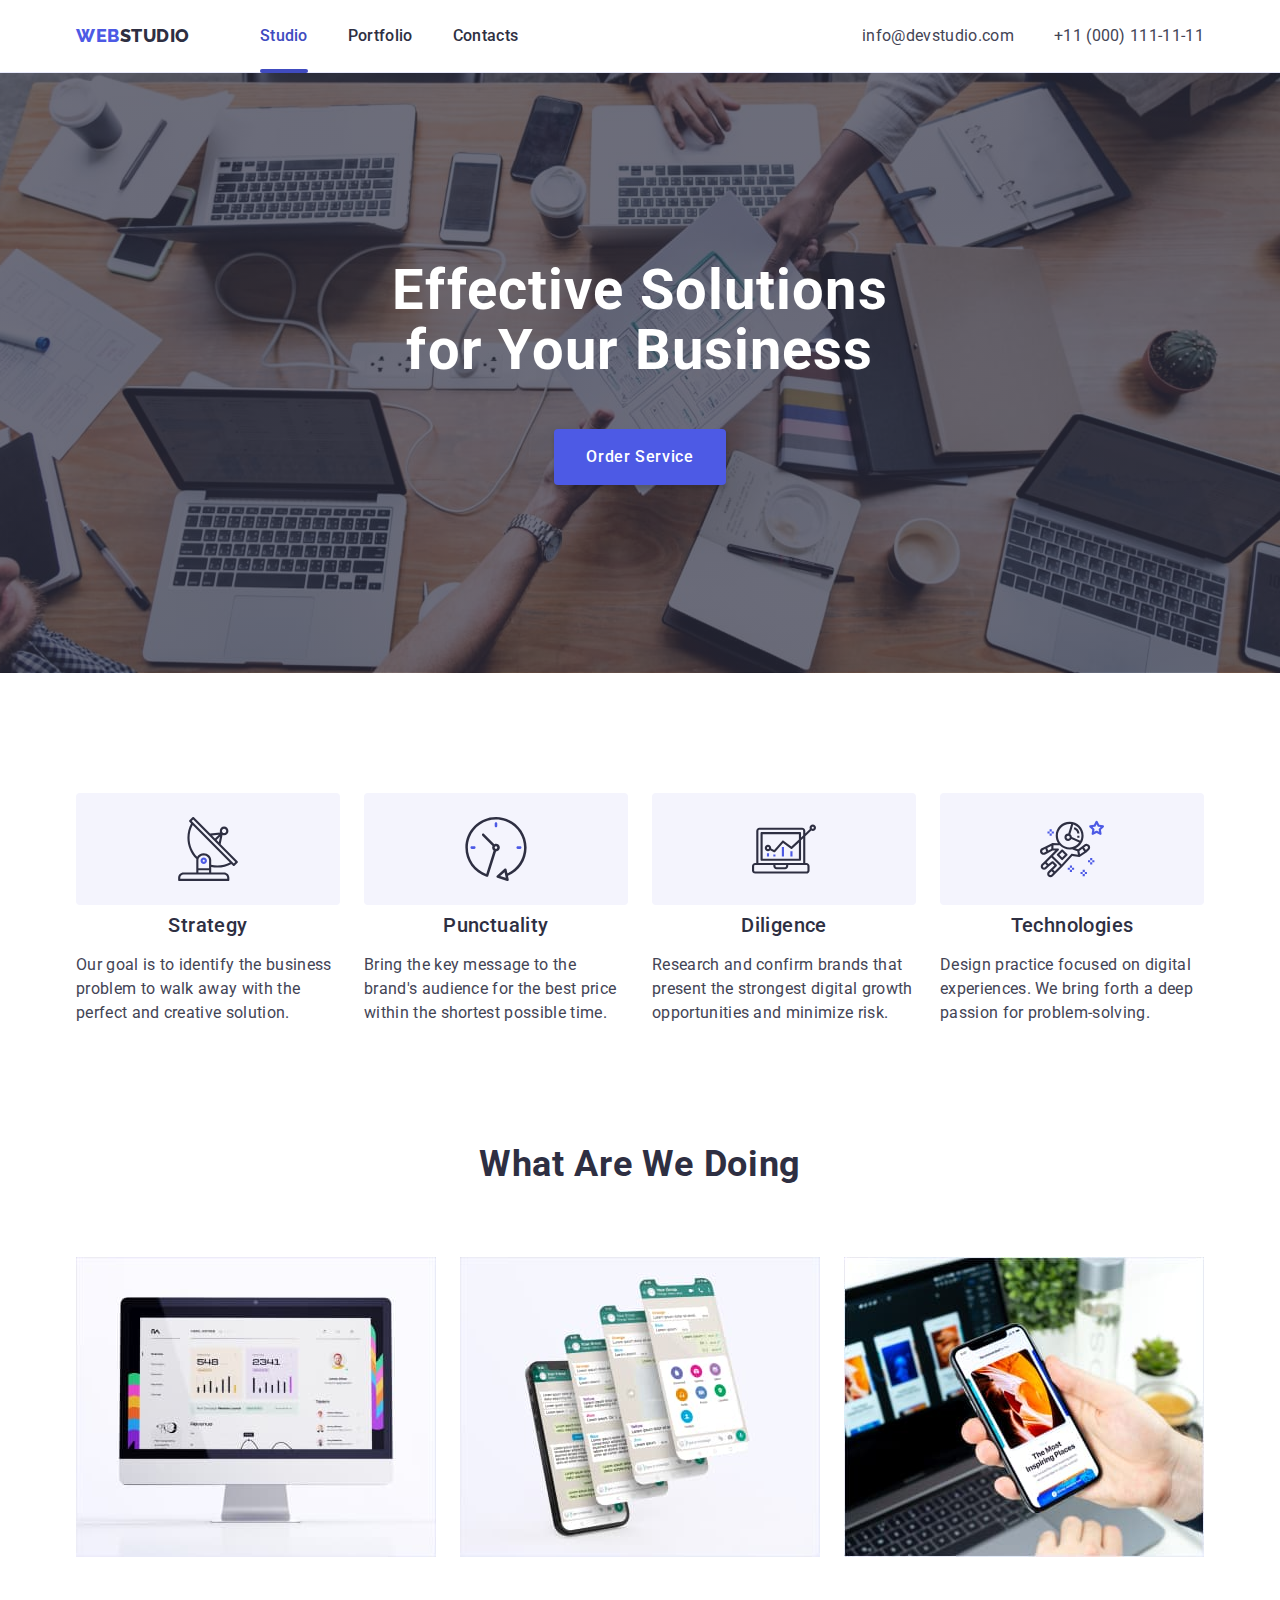
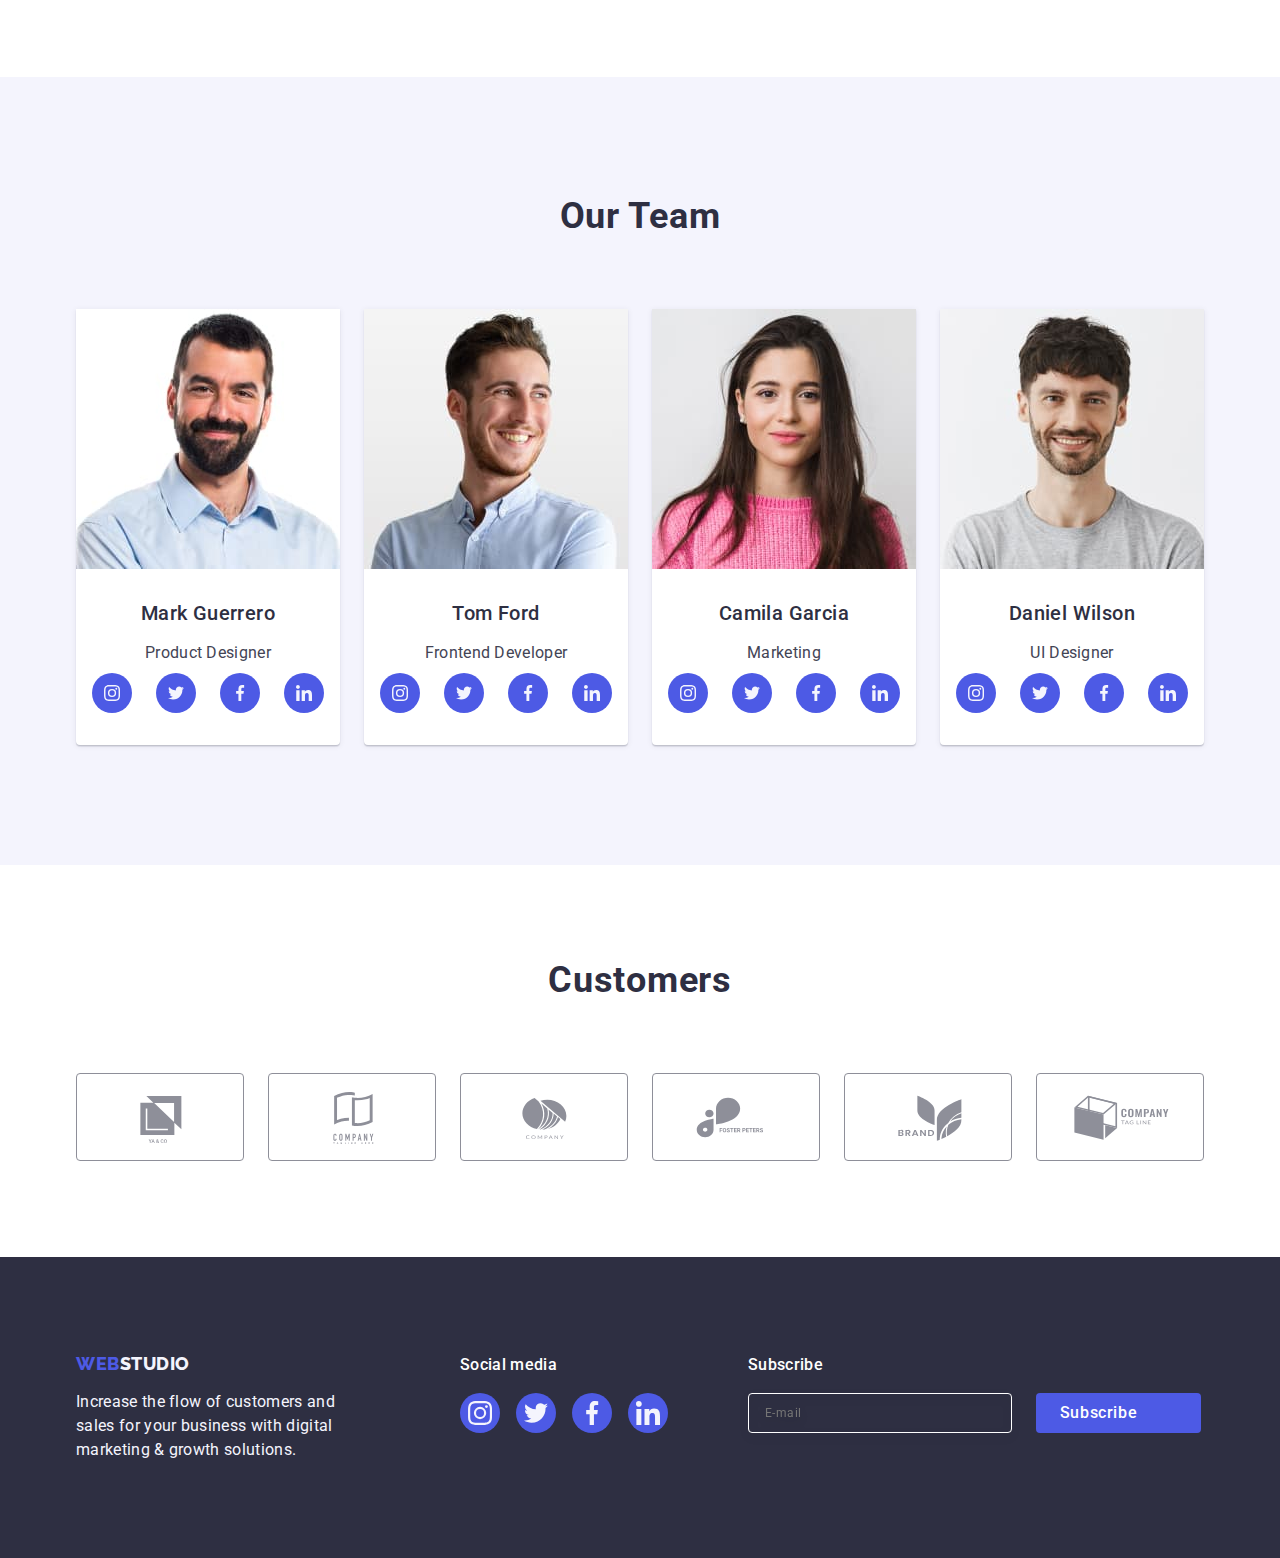
==== commit 049d1b76: "fin dz" ====
--- a/index.html
+++ b/index.html
@@ -47,7 +47,7 @@
           aria-expanded="false"
         >
           <svg class="open-menu" width="32px" height="22">
-            <use href="./images/icons.svg#icon-menu-open"></use>
+            <use href="./images/svg/icons.svg#icon-menu-open"></use>
           </svg>
         </button>
         <address class="adress">
@@ -68,7 +68,7 @@
       <div class="mobile-menu js-menu-container">
         <button type="button" class="modal-close-btn js-close-menu">
           <svg class="modal-close-icon" width="8" height="8">
-            <use href="./images/icons.svg#icon-close-black"></use>
+            <use href="./images/svg/icons.svg#icon-xmodal"></use>
           </svg>
         </button>
         <ul class="navigation-mobile-list list">
@@ -203,7 +203,7 @@
           <ul class="section-img list">
             <li class="section-photo">
               <img
-                srcset="./images/monitor@2.jpg 2x"
+                srcset="./images/monitor.jpg 2x"
                 class="section-second-photo"
                 src="./images/monitor.jpg"
                 alt="pc"
@@ -241,7 +241,7 @@
           <ul class="last-section list">
             <li class="hero-finish-text">
               <img
-                srcset="./images/team-Card-1@2.jpg 2x"
+                srcset="./images/mark-guerrero@2.jpg 2x"
                 class="hero-team-photo"
                 src="./images/mark-guerrero.jpg"
                 alt="mark guerrero"
@@ -427,42 +427,42 @@
             <li class="customers-item">
               <a class="customers-link" href="">
                 <svg class="customers-svg" width="104" height="56">
-                  <use href="./images/icons.svg#icon-logo-1"></use>
+                  <use href="./images/svg/icons.svg#icon-logo-1"></use>
                 </svg>
               </a>
             </li>
             <li class="customers-item">
               <a class="customers-link" href="">
                 <svg class="customers-svg" width="104" height="56">
-                  <use href="./images/icons.svg#icon-logo-2"></use>
+                  <use href="./images/svg/icons.svg#icon-logo-2"></use>
                 </svg>
               </a>
             </li>
             <li class="customers-item">
               <a class="customers-link" href="">
                 <svg class="customers-svg" width="104" height="56">
-                  <use href="./images/icons.svg#icon-logo-3"></use>
+                  <use href="./images/svg/icons.svg#icon-logo-3"></use>
                 </svg>
               </a>
             </li>
             <li class="customers-item">
               <a class="customers-link" href="">
                 <svg class="customers-svg" width="104" height="56">
-                  <use href="./images/icons.svg#icon-logo-4"></use>
+                  <use href="./images/svg/icons.svg#icon-logo-4"></use>
                 </svg>
               </a>
             </li>
             <li class="customers-item">
               <a class="customers-link" href="">
                 <svg class="customers-svg" width="104" height="56">
-                  <use href="./images/icons.svg#icon-logo-5"></use>
+                  <use href="./images/svg/icons.svg#icon-logo-5"></use>
                 </svg>
               </a>
             </li>
             <li class="customers-item">
               <a class="customers-link" href="">
                 <svg class="customers-svg" width="104" height="56">
-                  <use href="./images/icons.svg#icon-logo-6"></use>
+                  <use href="./images/svg/icons.svg#icon-logo-6"></use>
                 </svg>
               </a>
             </li>
@@ -543,7 +543,7 @@
       <div class="modal">
         <button type="button" class="modal-close-btn" data-modal-close>
           <svg class="modal-close-icon" width="8" height="8">
-            <use href="./images/icons.svg#icon-close-black"></use>
+            <use href="./images/svg/icons.svg#icon-xmodal"></use>
           </svg>
         </button>
         <p class="modal-title">Leave your contacts and we will call you back</p>
--- a/css/styles.css
+++ b/css/styles.css
@@ -8,7 +8,8 @@
   margin: 0;
 }
 
-ul, ol {
+ul,
+ol {
   margin-top: 0;
   margin-bottom: 0;
   padding-left: 0;
@@ -41,8 +42,8 @@
   --color-text: #2e2f42;
   --customers-color: #8e8f99;
   --bg-gradient: linear-gradient(rgba(46, 47, 66, 0.7), rgba(46, 47, 66, 0.7));
-  --main-font: 'Roboto', sans-serif;
-  --second-font: 'Raleway', sans-serif;
+  --main-font: "Roboto", sans-serif;
+  --second-font: "Raleway", sans-serif;
 }
 
 .container {
@@ -57,8 +58,6 @@
   color: var(--main-color);
   background-color: var(--body-background-color);
 }
-
-
 
 @media screen and (min-width: 428px) {
   .container {
@@ -280,7 +279,7 @@
 
   .navigation-btn-active::after {
     display: block;
-    content: '';
+    content: "";
     width: 100%;
     height: 4px;
     background-color: var(--second-link-color);
@@ -306,8 +305,8 @@
     transition: color 250ms cubic-bezier(0.4, 0, 0.2, 1);
   }
 
-  .email-tel:hover,
-  .email-tel:focus {
+  .header-contact:hover,
+  .header-contact:focus {
     color: var(--second-link-color);
   }
 }
@@ -792,10 +791,9 @@
   border-color: var(--second-link-color);
 }
 
-.customers-link  {
+.customers-link {
   fill: currentColor;
 }
-
 
 @media screen and (max-width: 768px) {
   .customers-list {
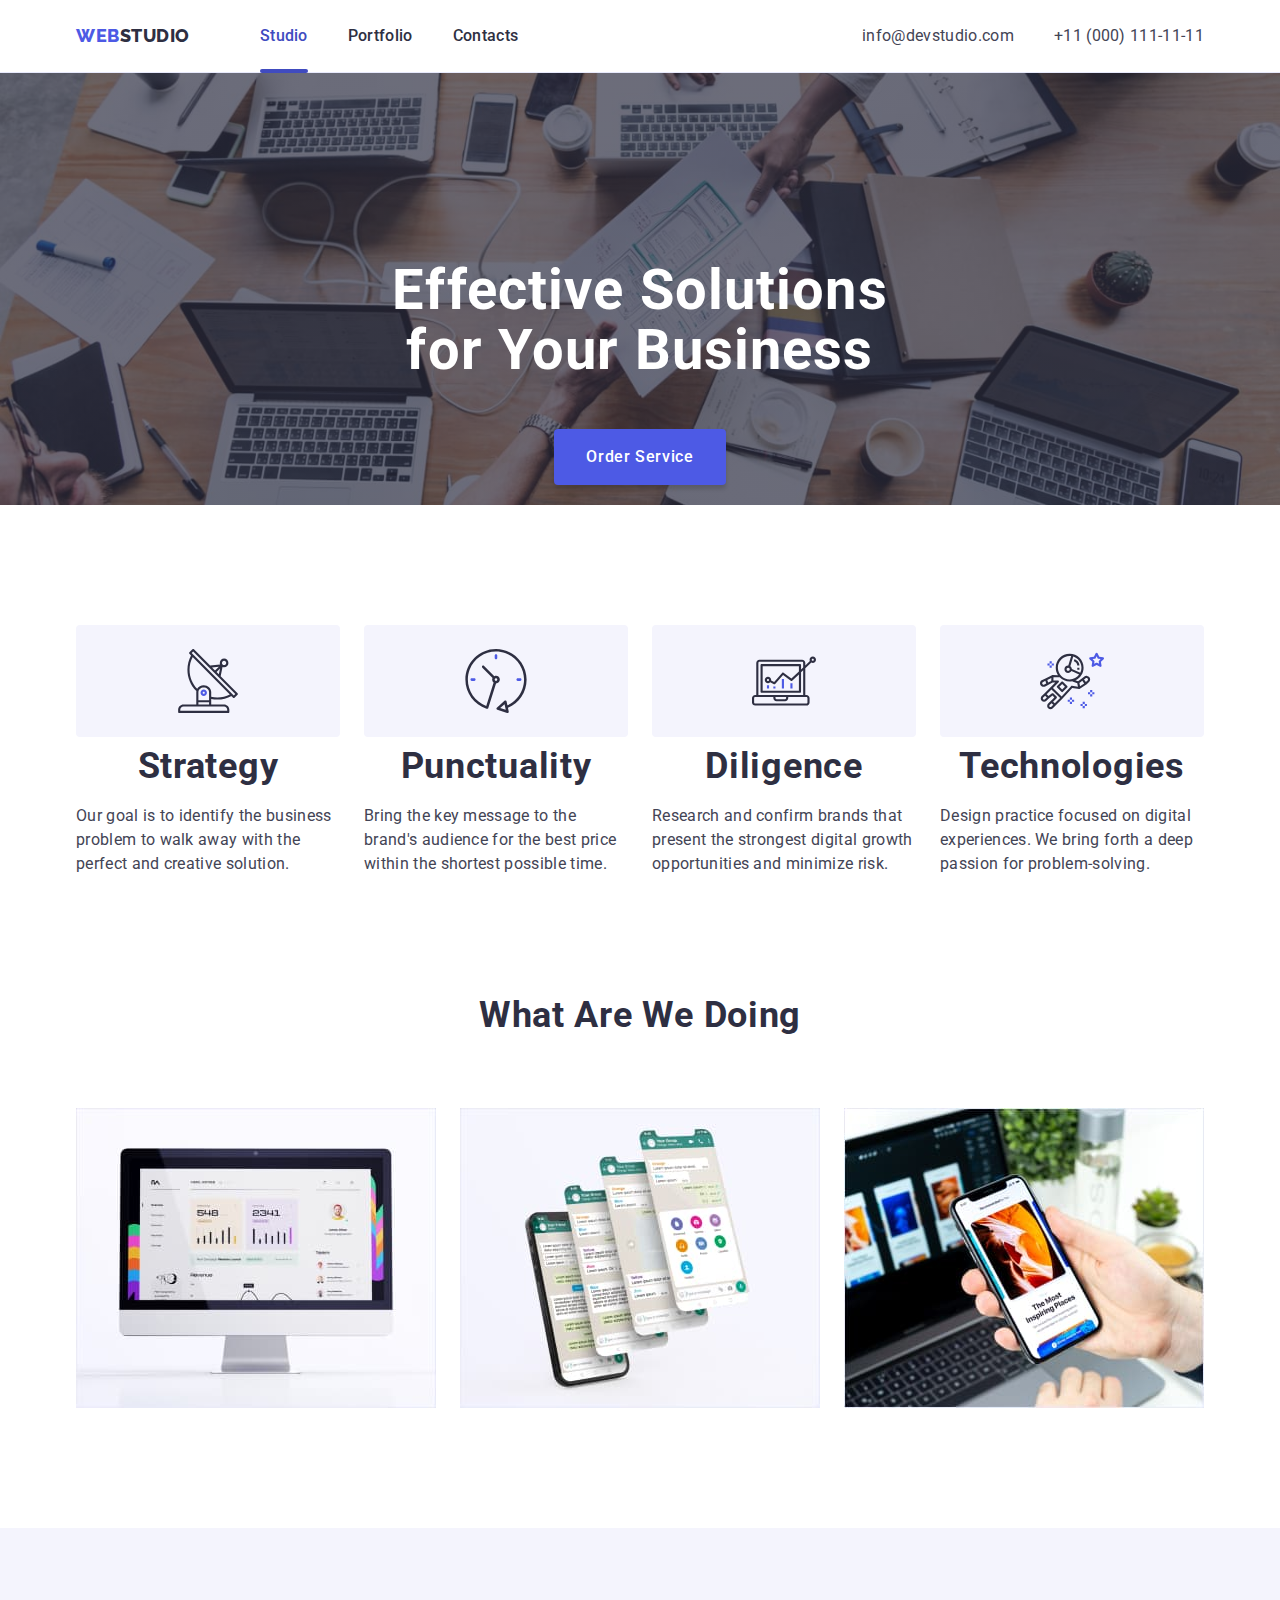
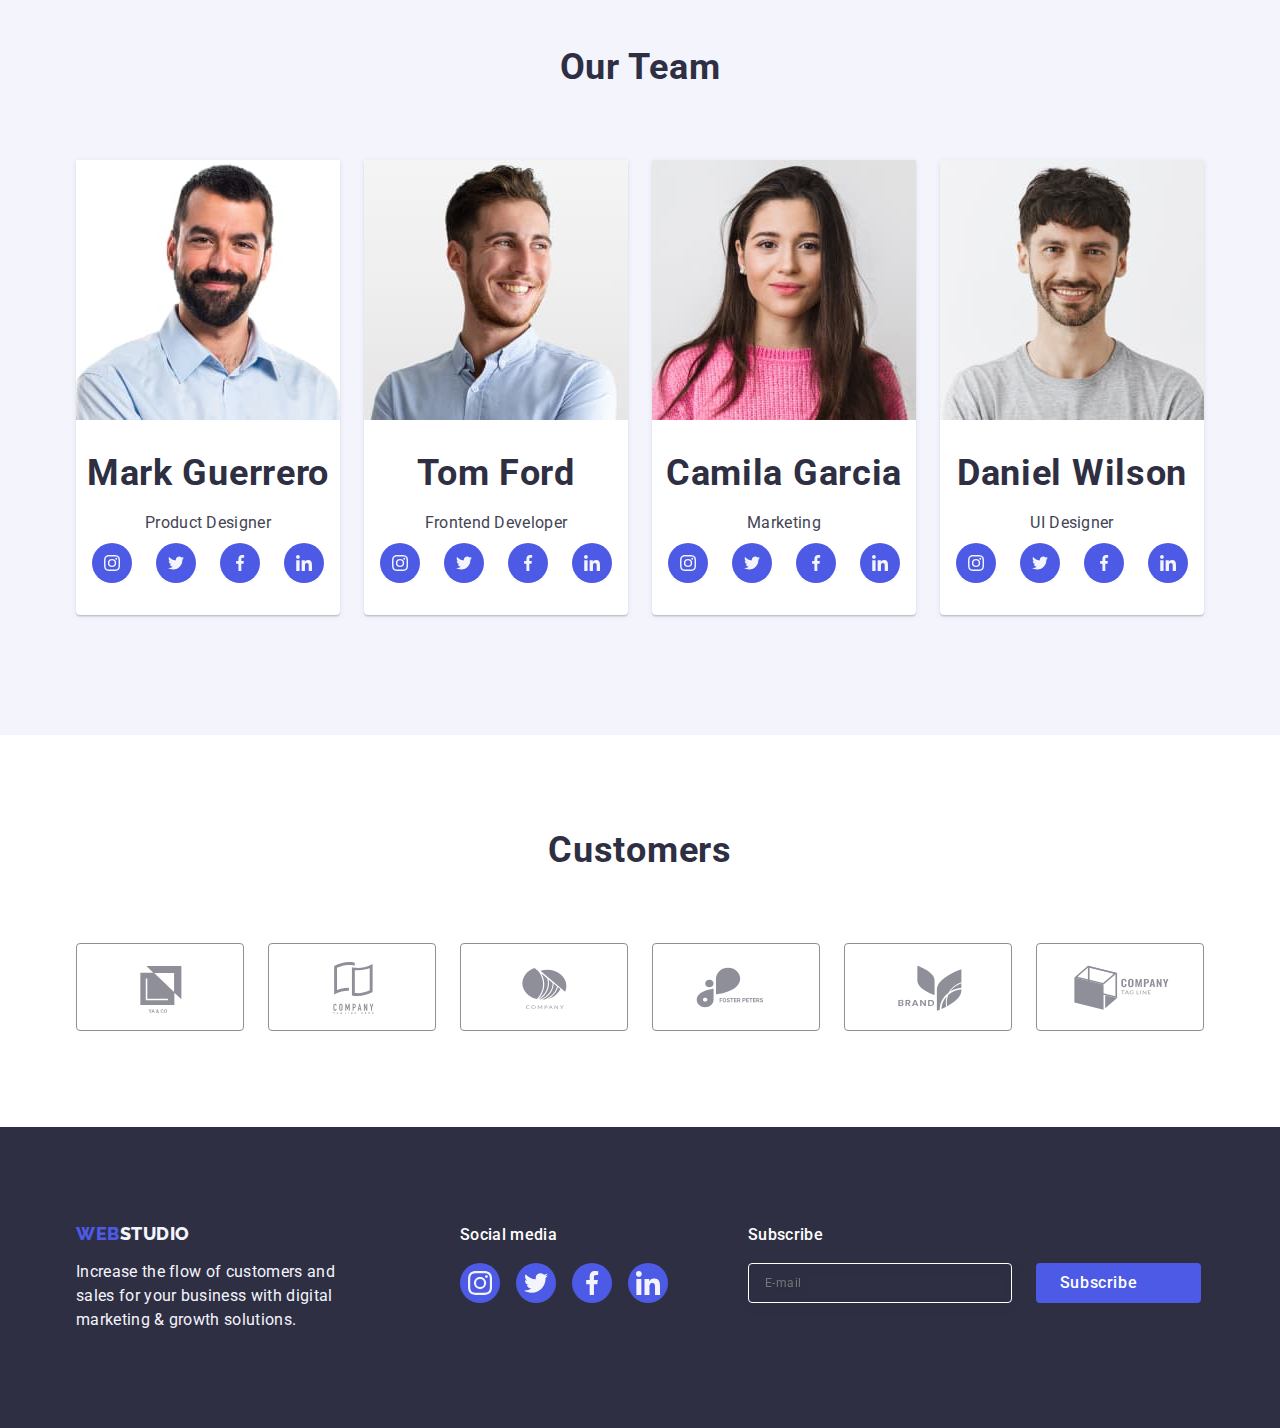
==== commit cab1fa23: "1" ====
--- a/index.html
+++ b/index.html
@@ -73,7 +73,7 @@
         </button>
         <ul class="navigation-mobile-list list">
           <li class="navigation-mobile-list-item">
-            <a class="navigation-btn-mobile link" href="./index.html">Studio</a>
+            <a class="navigation-btn-mobile color-modal link" href="./index.html">Studio</a>
           </li>
           <li class="navigation-mobile-list-item">
             <a class="navigation-btn-mobile link" href="./portfolio.html"
@@ -558,7 +558,7 @@
                 type="text"
               />
               <svg class="modal-icon" width="18" height="24">
-                <use href="./images/icons.svg#icon-name"></use>
+                <use href="./images/svg/icons.svg#icon-person-black"></use>
               </svg>
             </div>
           </div>
@@ -573,7 +573,7 @@
                 type="tel"
               />
               <svg class="modal-icon" width="18" height="24">
-                <use href="./images/icons.svg#icon-phone"></use>
+                <use href="./images/svg/icons.svg#icon-phone-black"></use>
               </svg>
             </div>
           </div>
@@ -588,7 +588,7 @@
                 id="user-email"
               />
               <svg class="modal-icon" width="18" height="24">
-                <use href="./images/icons.svg#icon-email"></use>
+                <use href="./images/svg/icons.svg#icon-email-black"></use>
               </svg>
             </div>
           </div>
--- a/css/styles.css
+++ b/css/styles.css
@@ -125,7 +125,8 @@
     border 250ms cubic-bezier(0.4, 0, 0.2, 1);
 }
 
-@media screen and (max-width: 768px) {
+
+@media screen and (min-width: 320px) and (max-width: 767px) {
   .header-box {
     padding: 24px 0;
   }
@@ -180,6 +181,10 @@
     color: var(--background-main);
   }
 
+  .color-modal {
+    color: #404bbf;
+  }
+
   .navigation-btn-mobile:hover,
   .navigation-btn-mobile:focus {
     color: var(--second-link-color);
@@ -216,7 +221,7 @@
 
   .social-mobile {
     display: flex;
-    gap: 54px;
+    gap: 35px;
     margin-bottom: 40px;
   }
 
@@ -389,6 +394,9 @@
     line-height: 1.11;
     text-transform: capitalize;
     max-width: 320px;
+    margin-bottom: 76px;
+  }
+  .section-second-text:nth-child(-n + 3)  {
     margin-bottom: 72px;
   }
 }
@@ -405,7 +413,7 @@
   }
 }
 
-@media screen and (min-width: 768px) {
+@media screen and (min-width: 767px) {
   .hero-main-index {
     background-image: linear-gradient(
         rgba(46, 47, 66, 0.7),
@@ -413,6 +421,8 @@
       ),
       url(../images/people-office-tablet.jpg);
     padding: 112px 0;
+    max-width: 428px;
+    height: 432px;
   }
 
   .hero-h {
@@ -477,7 +487,7 @@
   overflow: hidden;
 }
 
-@media screen and (max-width: 768px) {
+@media screen and (max-width: 767px) {
   .section-second {
     padding: 96px 0;
   }
@@ -493,9 +503,9 @@
     padding-bottom: 8px;
   }
 
-  .section-second:nth-child(-n + 3) {
+  /* .section-second:nth-child(-n + 3) {
     margin-bottom: 72px;
-  }
+  } */
 
   .second-section-ikons {
     display: none;
@@ -510,7 +520,7 @@
   }
 }
 
-@media screen and (min-width: 768px) {
+@media screen and (min-width: 1157px) {
   .section-second {
     padding: 96px 0;
   }
@@ -655,8 +665,8 @@
 
 .first-heading {
   margin-bottom: 8px;
-  font-weight: 500;
-  font-size: 20px;
+  font-weight: 700;
+  font-size: 36px;
   line-height: 1.2;
   text-align: center;
   letter-spacing: 0.02em;
@@ -1247,6 +1257,12 @@
   background-color: rgba(46, 47, 66, 0.4);
 }
 
+@media screen and (min-width: 320px) and (max-width: 767px) {
+  .header-list {
+    display: none;
+  }
+}
+
 @media screen and (max-width: 427px) {
   .modal {
     max-width: 320px;
@@ -1258,3 +1274,4 @@
     width: 408px;
   }
 }
+ /* ---portfolio--- */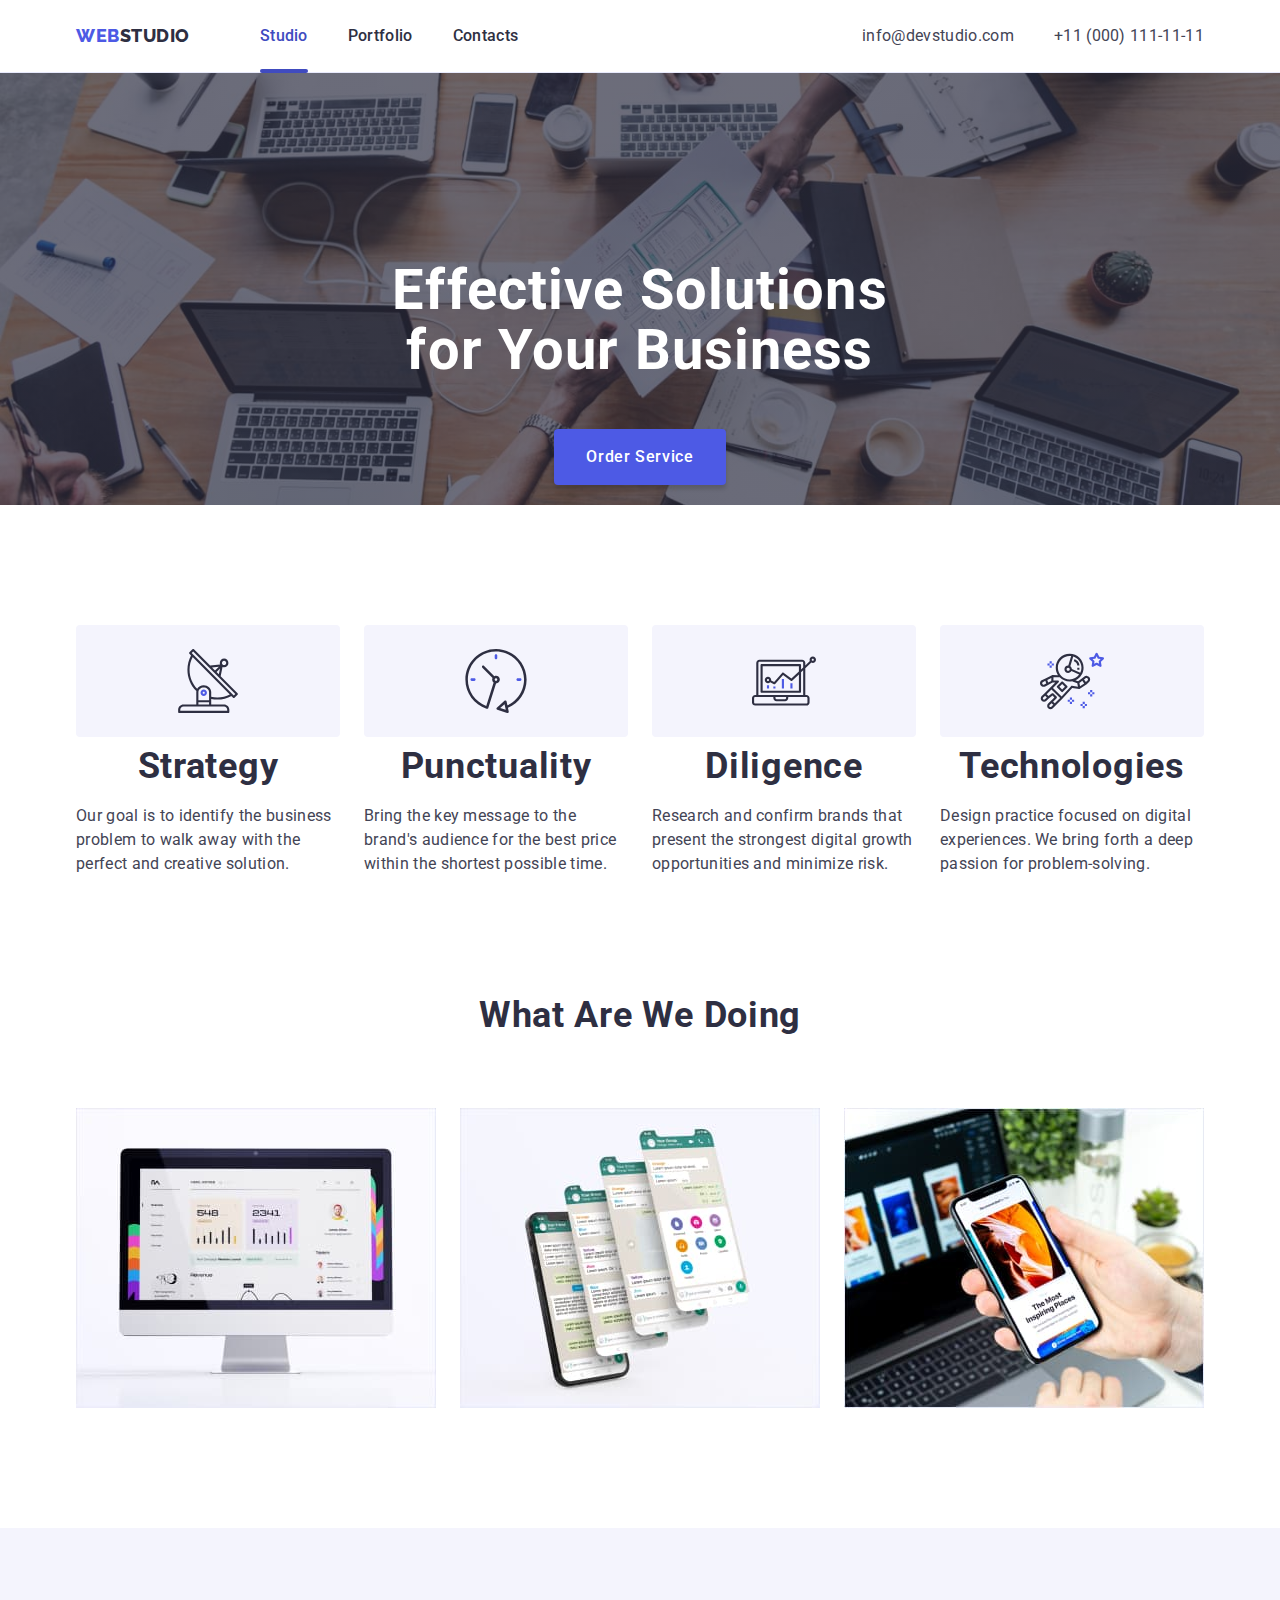
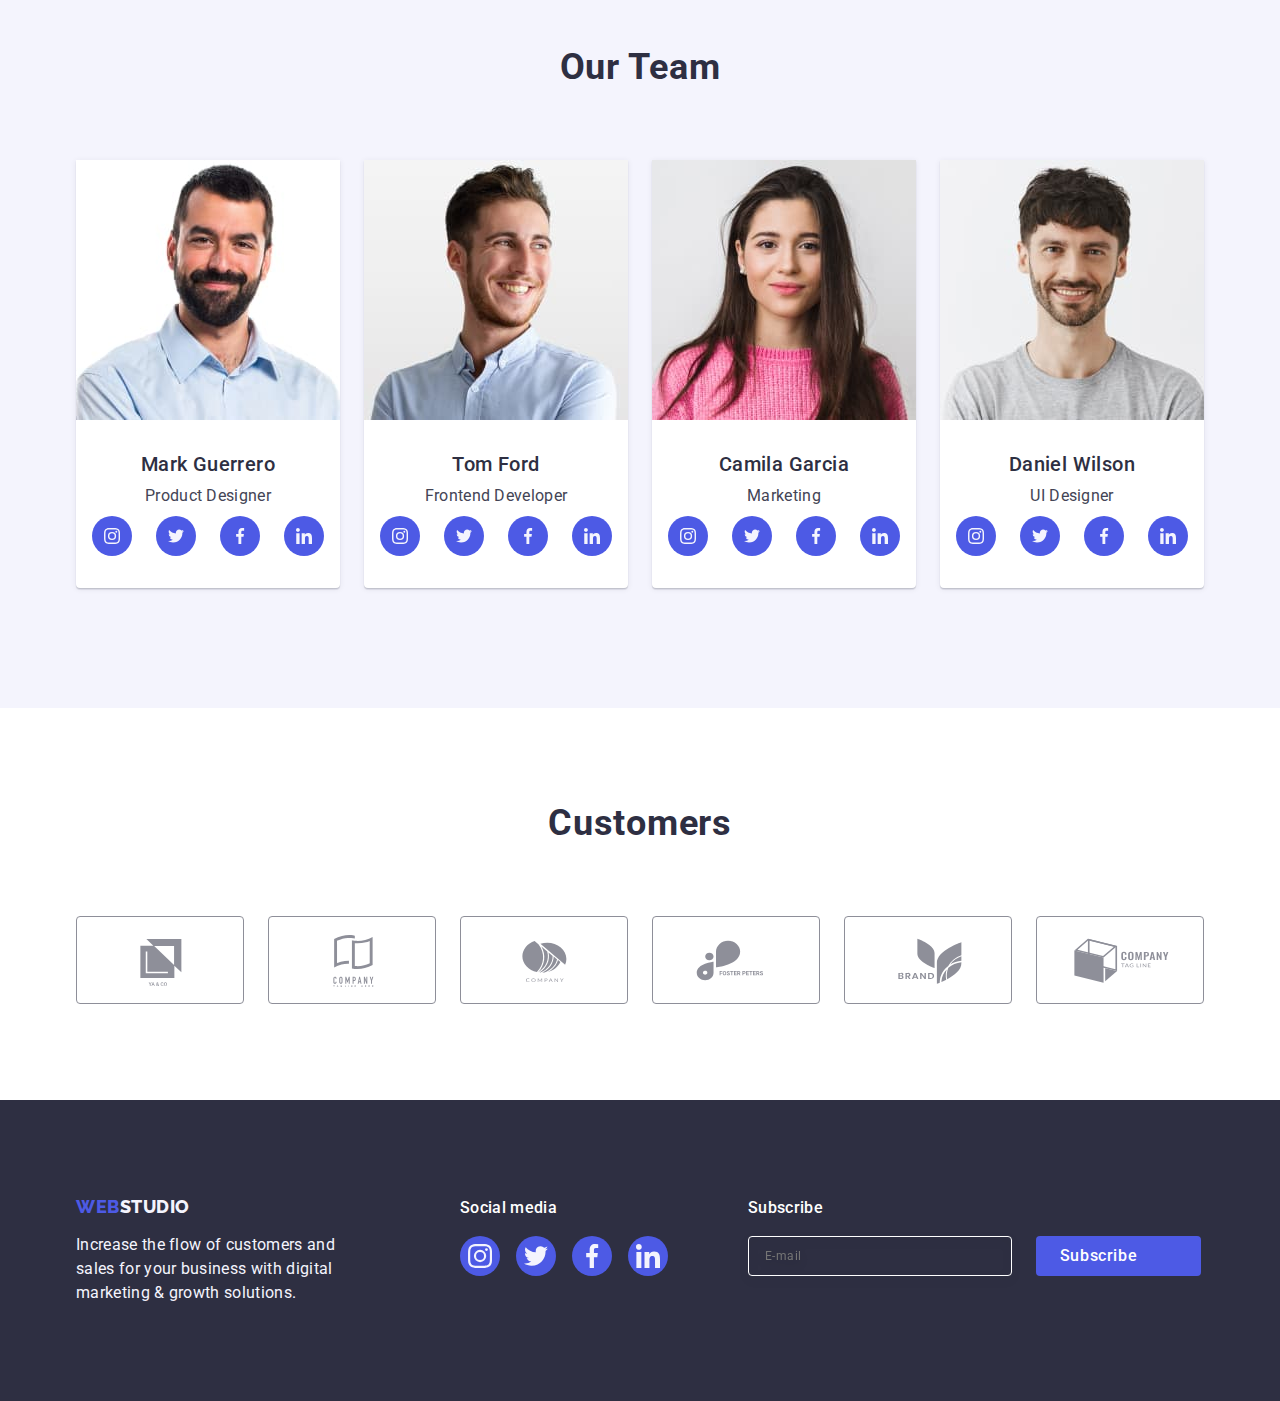
==== commit 2392bdcd: "2" ====
--- a/index.html
+++ b/index.html
@@ -147,7 +147,7 @@
           <ul class="top-items list">
             <li class="section-second-text">
               <div class="second-section-ikons">
-                <svg class="" width="64" height="64">
+                <svg class="svg-section-second" width="64" height="64">
                   <use href="./images/symbol-defs.svg#icon-img-top-text1"></use>
                 </svg>
               </div>
@@ -159,7 +159,7 @@
             </li>
             <li class="section-second-text">
               <div class="second-section-ikons">
-                <svg class="" width="64" height="64">
+                <svg class="svg-section-second" width="64" height="64">
                   <use href="./images/symbol-defs.svg#icon-img-top-text2"></use>
                 </svg>
               </div>
@@ -171,7 +171,7 @@
             </li>
             <li class="section-second-text">
               <div class="second-section-ikons">
-                <svg class="" width="64" height="64">
+                <svg class="svg-section-second" width="64" height="64">
                   <use href="./images/symbol-defs.svg#icon-img-top-text3"></use>
                 </svg>
               </div>
@@ -183,7 +183,7 @@
             </li>
             <li class="section-second-text">
               <div class="second-section-ikons">
-                <svg class="" width="64" height="64">
+                <svg class="svg-section-second" width="64" height="64">
                   <use href="./images/symbol-defs.svg#icon-img-top-text4"></use>
                 </svg>
               </div>
@@ -249,7 +249,7 @@
                 height="260"
               />
               <div class="photo-bottom-txt">
-                <h3 class="first-heading">Mark Guerrero</h3>
+                <h3 class="first-heading-team">Mark Guerrero</h3>
                 <p class="team-low-p">Product Designer</p>
 
                 <ul class="team-soc-list list">
@@ -294,7 +294,7 @@
                 height="260"
               />
               <div class="photo-bottom-txt">
-                <h3 class="first-heading">Tom Ford</h3>
+                <h3 class="first-heading-team">Tom Ford</h3>
                 <p class="team-low-p">Frontend Developer</p>
                 <ul class="team-soc-list list">
                   <li class="team-soc-item">
@@ -338,7 +338,7 @@
                 height="260"
               />
               <div class="photo-bottom-txt">
-                <h3 class="first-heading">Camila Garcia</h3>
+                <h3 class="first-heading-team">Camila Garcia</h3>
                 <p class="team-low-p">Marketing</p>
                 <ul class="team-soc-list list">
                   <li class="team-soc-item">
@@ -382,7 +382,7 @@
                 height="260"
               />
               <div class="photo-bottom-txt">
-                <h3 class="first-heading">Daniel Wilson</h3>
+                <h3 class="first-heading-team">Daniel Wilson</h3>
                 <p class="team-low-p">UI Designer</p>
                 <ul class="team-soc-list list">
                   <li class="team-soc-item">
--- a/css/styles.css
+++ b/css/styles.css
@@ -379,7 +379,7 @@
   background-color: var(--second-link-color);
 }
 
-@media screen and (max-width: 768px) {
+@media screen and (max-width: 767px) {
   .hero-main-index {
     background-image: linear-gradient(
         rgba(46, 47, 66, 0.7),
@@ -397,7 +397,10 @@
     margin-bottom: 76px;
   }
   .section-second-text:nth-child(-n + 3)  {
-    margin-bottom: 72px;
+    /* margin-bottom: 72px; */
+  }
+  .section-second-text {
+    text-align: center;
   }
 }
 
@@ -413,7 +416,7 @@
   }
 }
 
-@media screen and (min-width: 767px) {
+@media screen and (min-width: 768px) {
   .hero-main-index {
     background-image: linear-gradient(
         rgba(46, 47, 66, 0.7),
@@ -421,7 +424,7 @@
       ),
       url(../images/people-office-tablet.jpg);
     padding: 112px 0;
-    max-width: 428px;
+    max-width: 768px;
     height: 432px;
   }
 
@@ -430,6 +433,20 @@
     line-height: 1.07;
     max-width: 496px;
     margin-bottom: 36px;
+  }
+  .header-contact {
+    margin-bottom: 11px;
+  }
+  
+}
+@media screen and (min-width: 768px) and (max-width: 1157px) {
+   .svg-section-second {
+    display: none;
+  } 
+  .top-items {
+    display: flex;
+    flex-wrap: wrap;
+    gap: 72px 24px;
   }
 }
 
@@ -672,6 +689,16 @@
   letter-spacing: 0.02em;
   color: var(--background-main);
 }
+.first-heading-team {
+  margin-bottom: 8px;
+  font-weight: 500;
+  font-size: 20px;
+  line-height: 1.2;
+  text-align: center;
+  letter-spacing: 0.02em;
+  color: var(--background-main);
+}
+
 
 .team-low-p {
   margin-bottom: 8px;
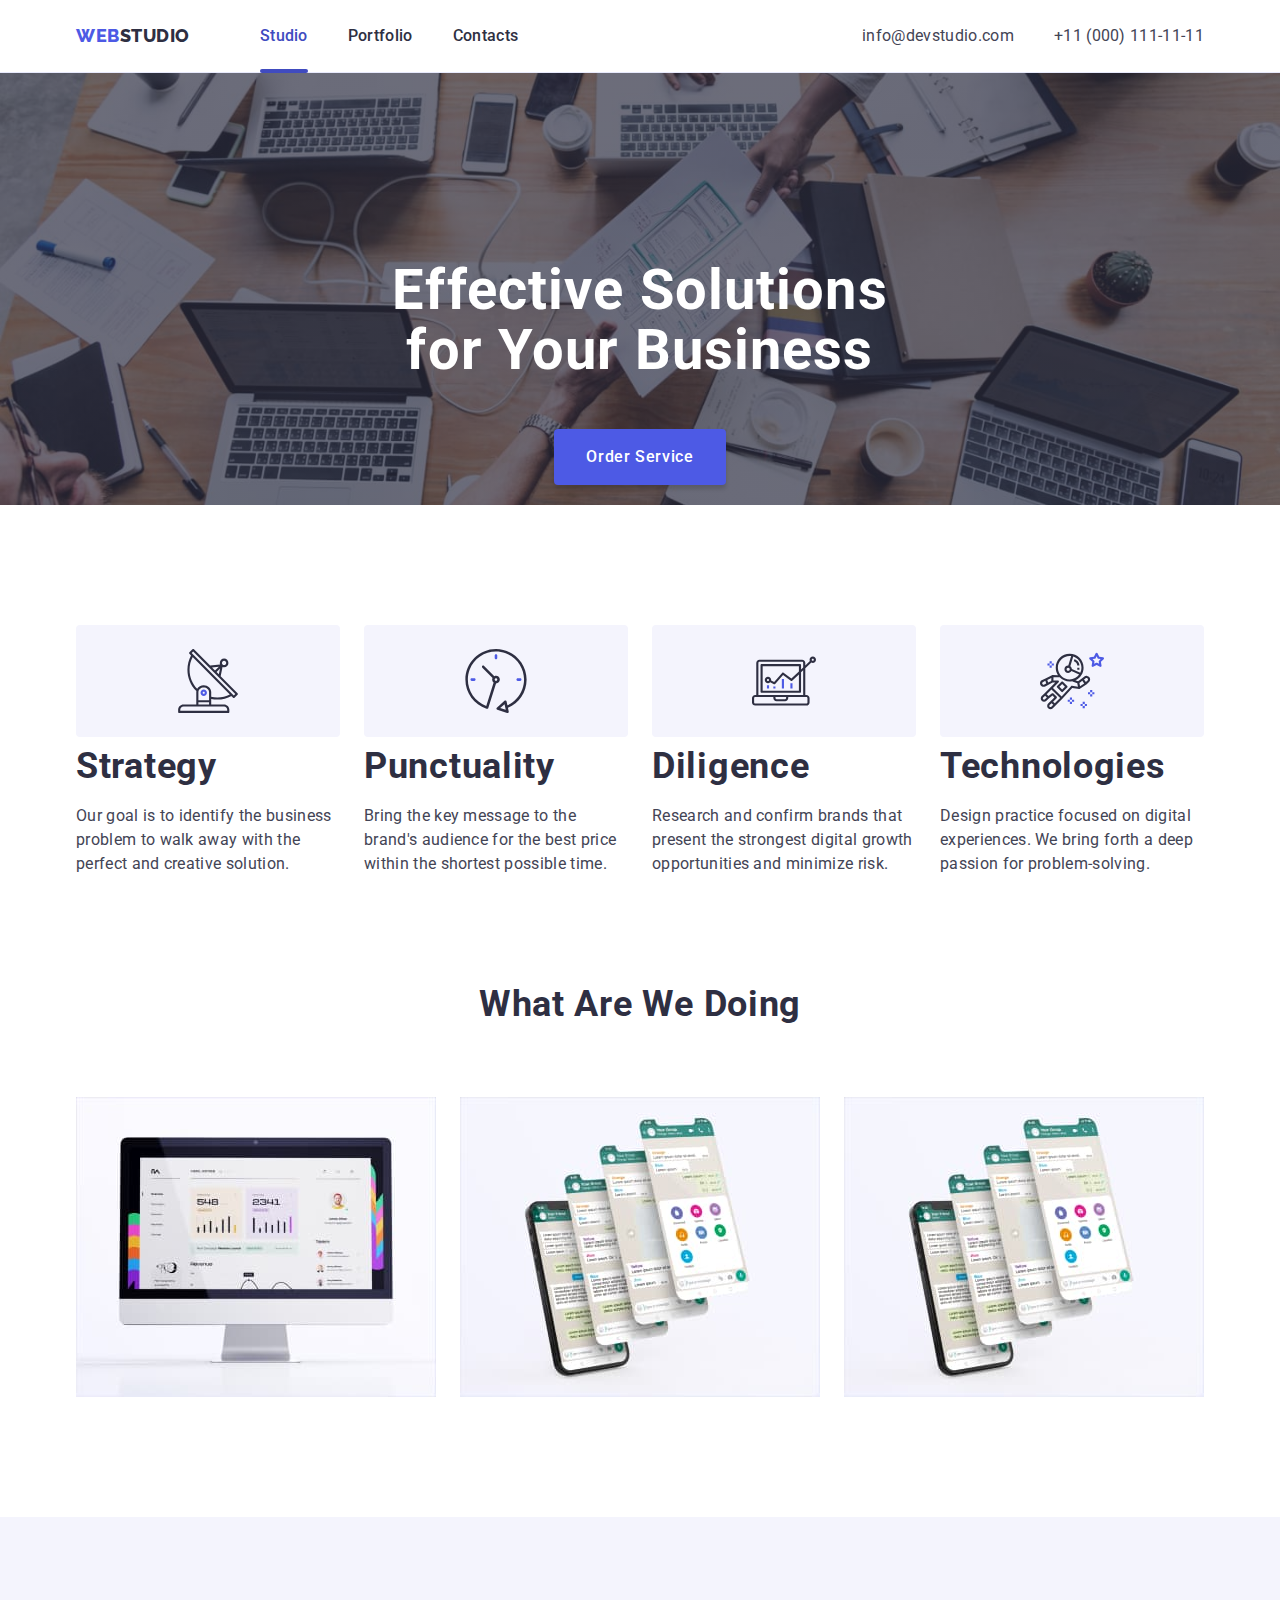
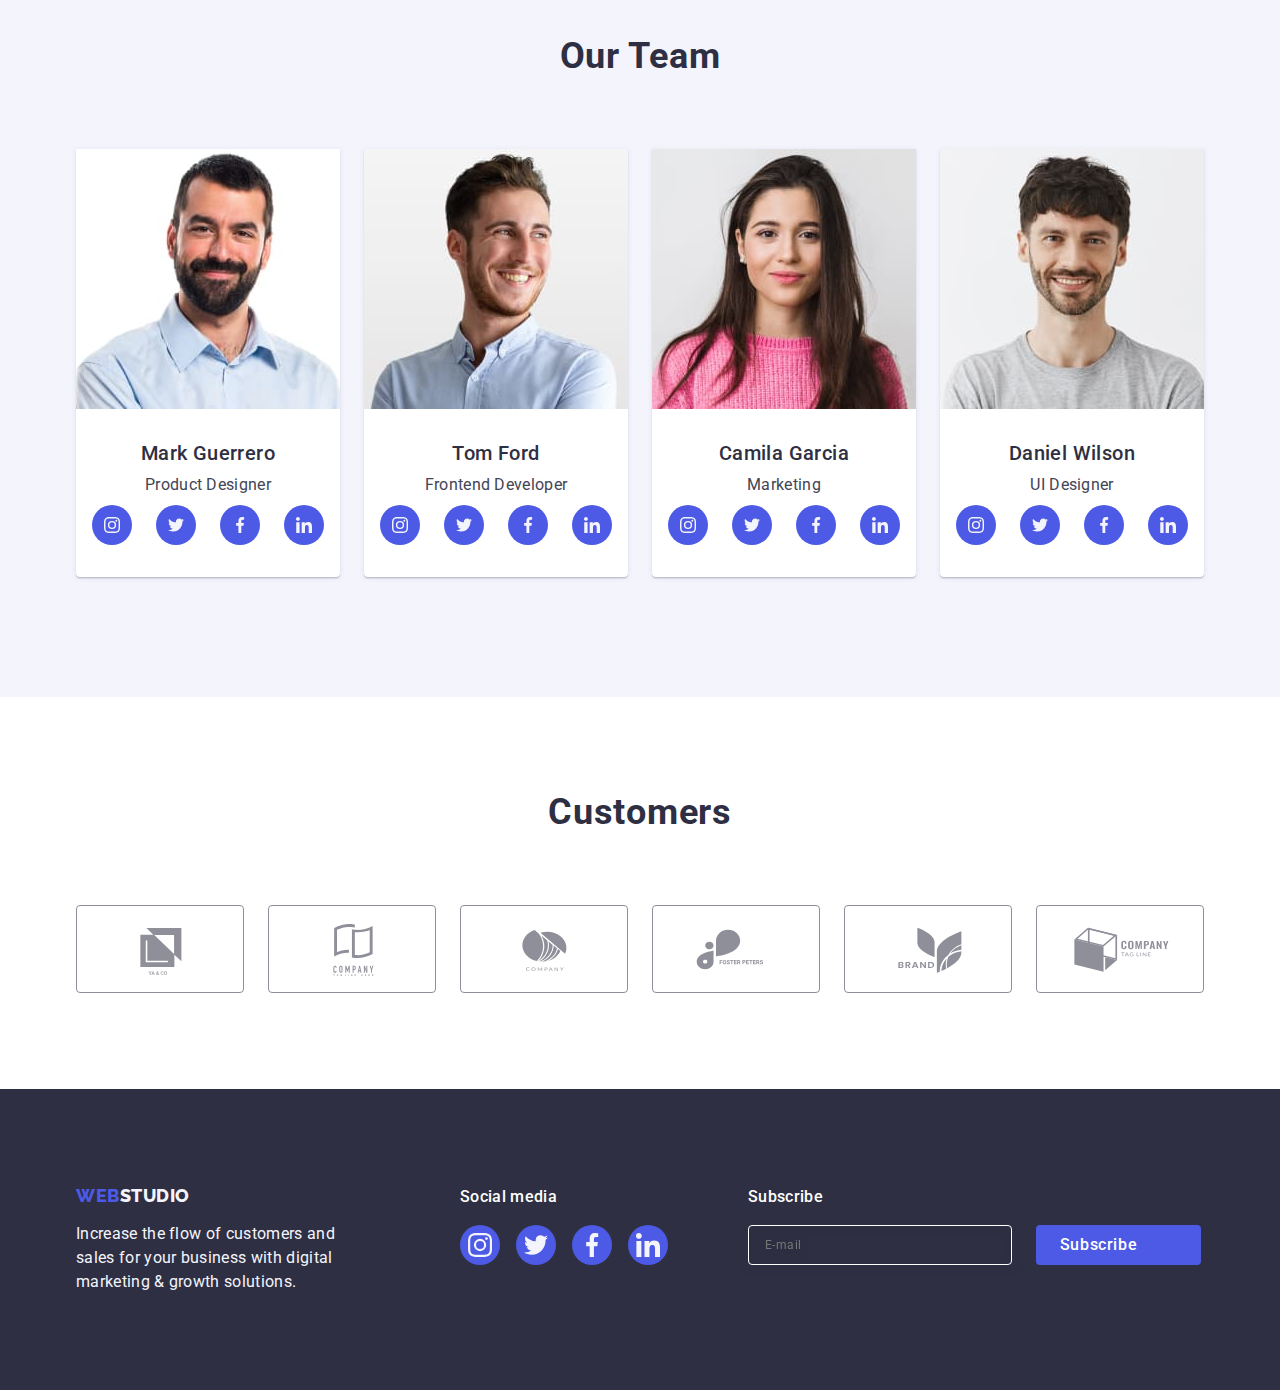
==== commit 49c91e43: "5" ====
--- a/index.html
+++ b/index.html
@@ -225,7 +225,7 @@
               <img
                 srcset="./images/laptoptel@2.jpg 2x"
                 class="section-second-photo"
-                src="./images/laptoptel.jpg"
+                src="./images/tel.jpg"
                 alt="laptoptel"
                 width="360"
                 height="300"
--- a/css/styles.css
+++ b/css/styles.css
@@ -124,7 +124,6 @@
   transition: background-color 250ms cubic-bezier(0.4, 0, 0.2, 1),
     border 250ms cubic-bezier(0.4, 0, 0.2, 1);
 }
-
 
 @media screen and (min-width: 320px) and (max-width: 767px) {
   .header-box {
@@ -396,12 +395,13 @@
     max-width: 320px;
     margin-bottom: 76px;
   }
-  .section-second-text:nth-child(-n + 3)  {
+  .section-second-text:nth-child(-n + 3) {
     /* margin-bottom: 72px; */
   }
   .section-second-text {
     text-align: center;
   }
+ 
 }
 
 @media screen and (min-device-pixel-ratio: 2) and (max-width: 768px),
@@ -416,7 +416,7 @@
   }
 }
 
-@media screen and (min-width: 768px) {
+@media screen and (min-width: 767px) {
   .hero-main-index {
     background-image: linear-gradient(
         rgba(46, 47, 66, 0.7),
@@ -424,7 +424,7 @@
       ),
       url(../images/people-office-tablet.jpg);
     padding: 112px 0;
-    max-width: 768px;
+    width: 100%;
     height: 432px;
   }
 
@@ -437,12 +437,35 @@
   .header-contact {
     margin-bottom: 11px;
   }
+  .top-items {
+    display: flex;
+    flex-wrap: wrap;
+    gap: 72px 24px;
+  }
+  .section-second-text {
+    width: 356px;
+    height: 120px;
+  }
+  .section-second {
+    padding-top: 96px;
+    padding-bottom: 96px;
+  }
+  .hero-p{
+    font-family: 'Roboto';
+font-style: normal;
+font-weight: 500;
+font-size: 16px;
+line-height: 1.5em;
+
+
+letter-spacing: 0.02em;
+  }
   
 }
 @media screen and (min-width: 768px) and (max-width: 1157px) {
-   .svg-section-second {
+  .svg-section-second {
     display: none;
-  } 
+  }
   .top-items {
     display: flex;
     flex-wrap: wrap;
@@ -534,6 +557,8 @@
     line-height: 1.5;
     letter-spacing: 0.02em;
     color: var(--main-color);
+    /* padding-top: 72px; */
+    padding-bottom: 72px;
   }
 }
 
@@ -608,6 +633,9 @@
     line-height: 1.5;
     letter-spacing: 0.02em;
     color: var(--main-color);
+  }
+  .hero-heading-third {
+    padding-top: 120px;
   }
 }
 
@@ -699,7 +727,6 @@
   color: var(--background-main);
 }
 
-
 .team-low-p {
   margin-bottom: 8px;
   font-weight: 400;
@@ -754,6 +781,7 @@
   .hero-finish-text:nth-child(-n + 3) {
     margin-bottom: 72px;
   }
+
 }
 
 @media screen and (min-width: 768px) {
@@ -767,6 +795,9 @@
     margin-right: auto;
     margin-left: auto;
     gap: 64px 24px;
+  }
+  .first-heading {
+    text-align: left;
   }
 }
 
@@ -1301,4 +1332,4 @@
     width: 408px;
   }
 }
- /* ---portfolio--- */+/* ---portfolio--- */
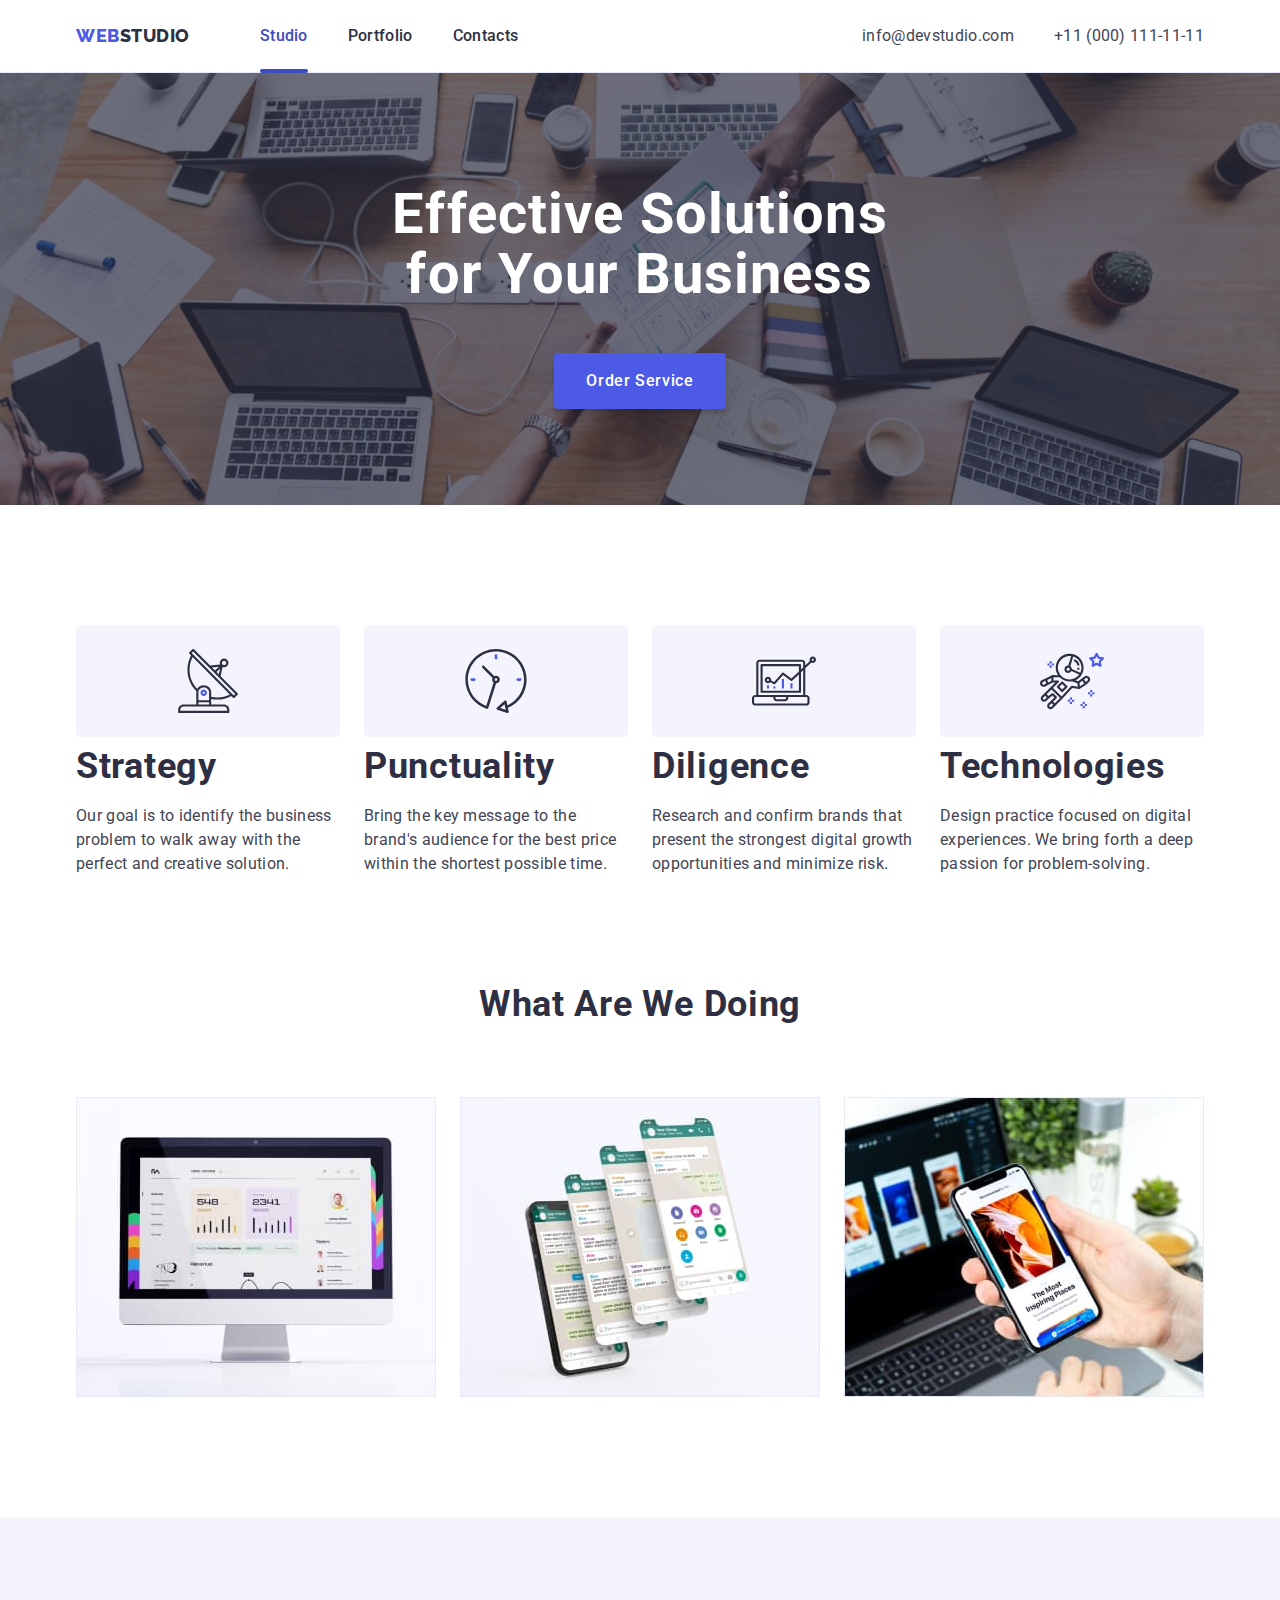
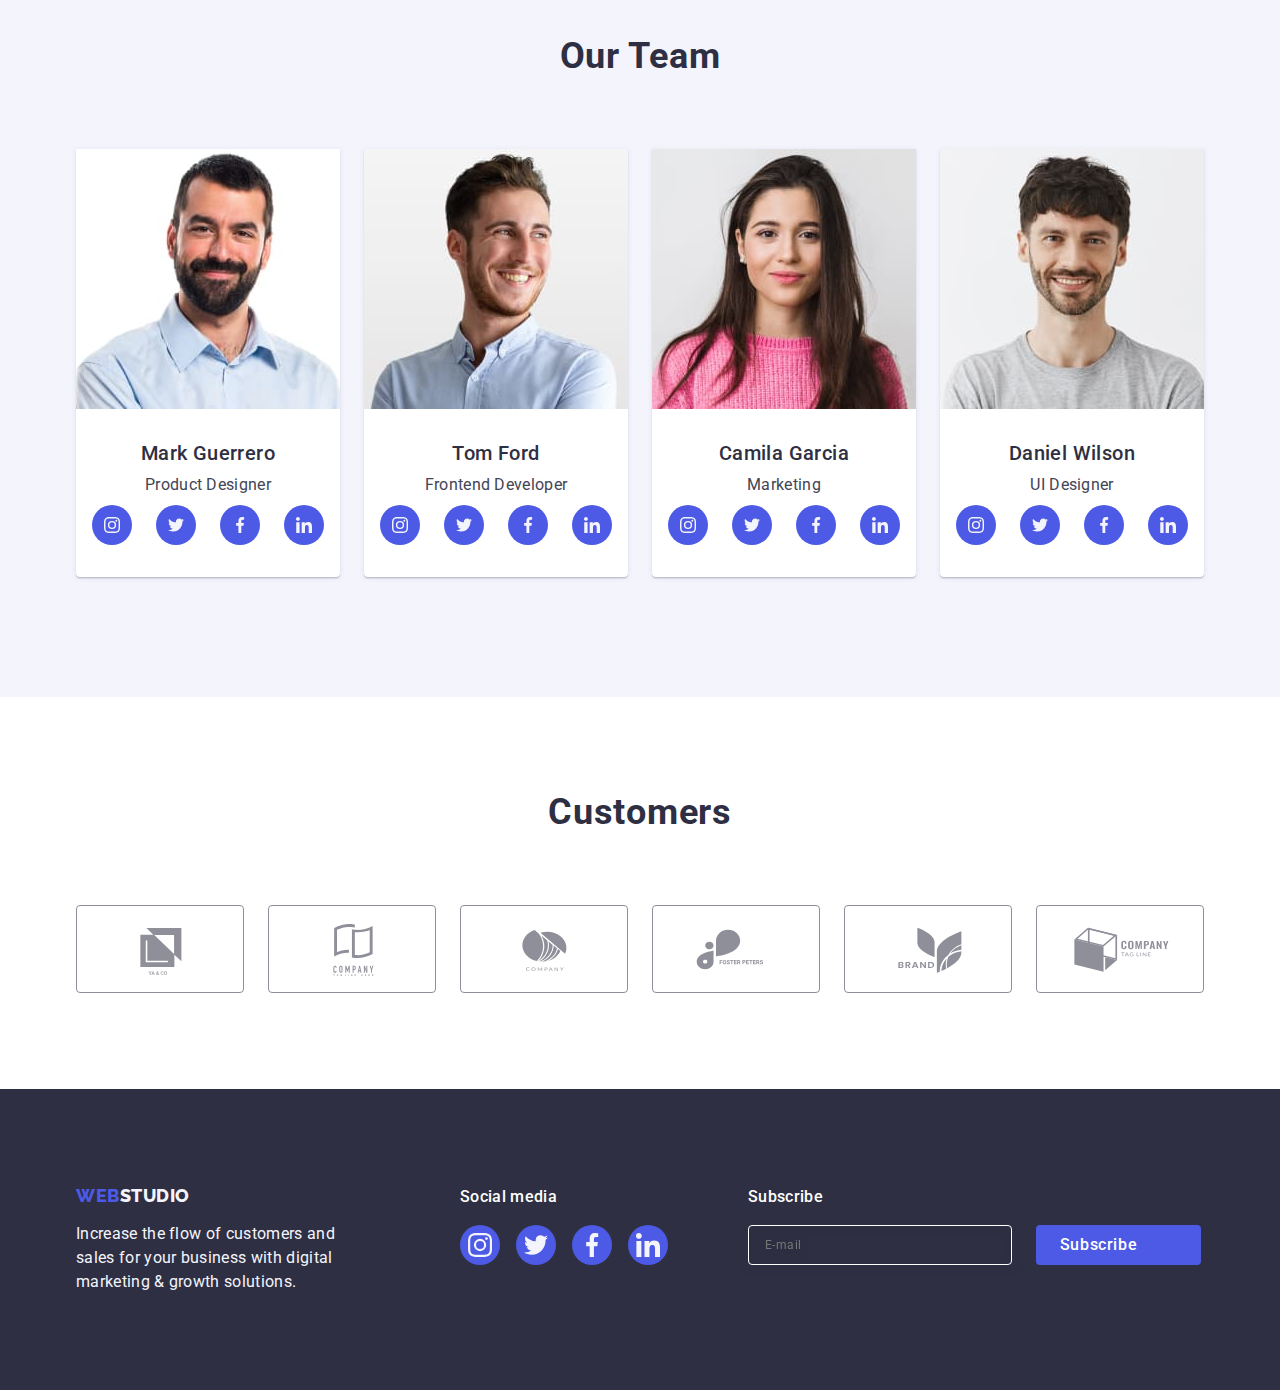
==== commit c011560c: "8" ====
--- a/index.html
+++ b/index.html
@@ -225,7 +225,7 @@
               <img
                 srcset="./images/laptoptel@2.jpg 2x"
                 class="section-second-photo"
-                src="./images/tel.jpg"
+                src="./images/laptoptel.jpg"
                 alt="laptoptel"
                 width="360"
                 height="300"
@@ -326,6 +326,7 @@
                     </a>
                   </li>
                 </ul>
+
               </div>
             </li>
             <li class="hero-finish-text">
--- a/css/styles.css
+++ b/css/styles.css
@@ -493,7 +493,7 @@
       ),
       url(../images/people-office-pc.jpg);
     max-width: 1440px;
-    padding: 188px 0;
+    /* padding: 188px 0; */
   }
 
   .hero-h {
